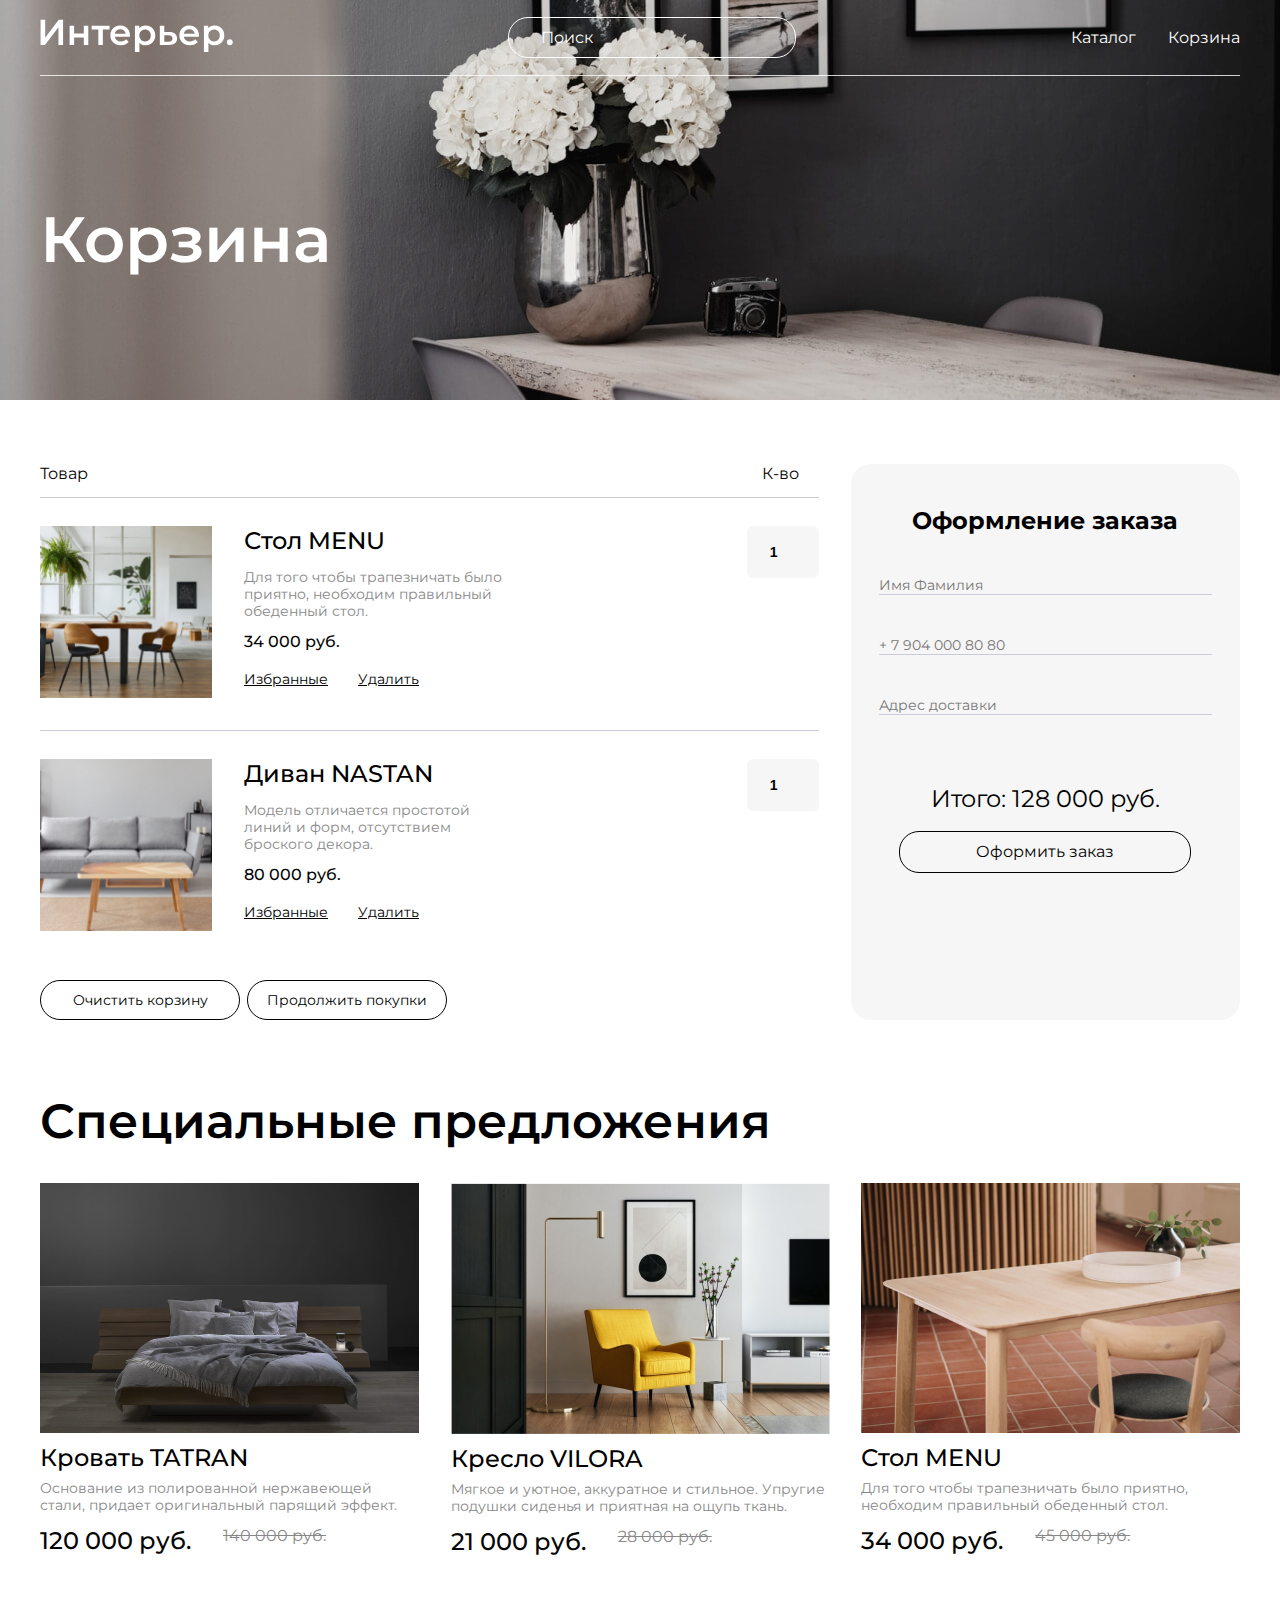
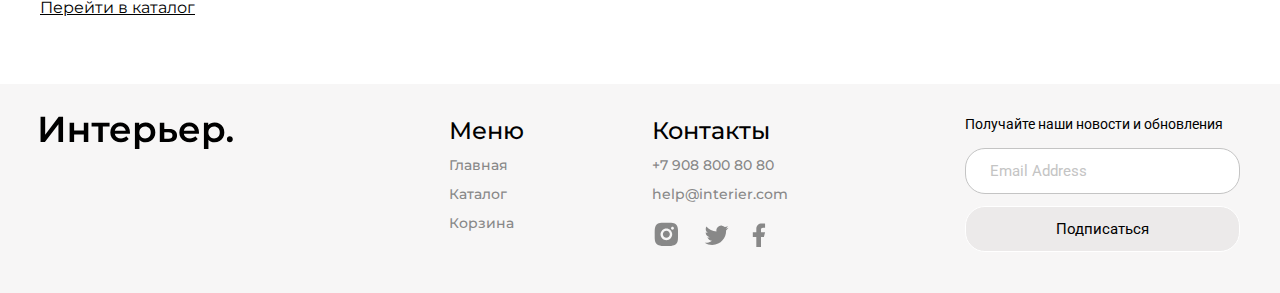
==== cart.html @ b5f185ec "Add files" ====
<!DOCTYPE html>
<html lang="ru">
  <head>
    <meta charset="UTF-8" />
    <meta http-equiv="X-UA-Compatible" content="IE=edge" />
    <meta name="viewport" content="width=device-width, initial-scale=1.0" />
    <title>Интерьер - Корзина</title>
    <link rel="preconnect" href="https://fonts.googleapis.com" />
    <link rel="preconnect" href="https://fonts.gstatic.com" crossorigin />
    <link
      href="https://fonts.googleapis.com/css2?family=Montserrat:wght@400;500;600&family=Roboto&display=swap"
      rel="stylesheet"
    />
    <link rel="stylesheet" href="style.css" />
  </head>
  <body>
    <div class="top_cart center">
      <header class="header">
        <a href="index.html"
          >
          <img class="logo" src="img/logo.svg" alt="Логотип"
        />
      </a>
        <input class="header__input" type="search" placeholder="Поиск" />
        <nav class="menu">
          <a class="menu__link" href="catalog.html">Каталог</a>
          <a class="menu__link" href="cart.html">Корзина</a>
        </nav>
        <nav class="menu-mobile">
          <a class="menu-mobile__link" href="#">
            <svg class="menu-mobile__link_img"
              width="17"
              height="16"
              viewBox="0 0 17 16"
              fill="none"
              xmlns="http://www.w3.org/2000/svg"
            >
              <path
                d="M2.7515 1.99141C1.59282 3.14838 0.918906 4.70363 0.867092 6.34023C0.815278 7.97682 1.38946 9.57159 2.47264 10.7995C3.55581 12.0275 5.06645 12.7962 6.69672 12.9491C8.29727 13.0991 9.89485 12.6444 11.1757 11.6766L14.5069 15.0085L14.5069 15.0085C14.5897 15.0914 14.6881 15.1571 14.7963 15.2019C14.9046 15.2468 15.0206 15.2698 15.1377 15.2698C15.2549 15.2698 15.3709 15.2468 15.4791 15.2019C15.5873 15.1571 15.6857 15.0914 15.7685 15.0085C15.8514 14.9257 15.9171 14.8274 15.9619 14.7191C16.0068 14.6109 16.0298 14.4949 16.0298 14.3777C16.0298 14.2606 16.0068 14.1446 15.9619 14.0363C15.9171 13.9281 15.8514 13.8298 15.7685 13.7469L15.7685 13.7469L12.4368 10.416C13.4021 9.13496 13.8547 7.53846 13.7038 5.93943C13.5501 4.31054 12.7816 2.80139 11.5547 1.719C10.3277 0.636623 8.73451 0.0623154 7.09916 0.11292C5.46381 0.163525 3.90917 0.835233 2.7515 1.99141ZM2.7515 1.99141L2.82216 2.06217L2.7515 1.99141ZM10.5895 3.25366C11.0271 3.68416 11.3751 4.19703 11.6135 4.76269C11.8518 5.32835 11.9758 5.93561 11.9783 6.54944C11.9808 7.16327 11.8618 7.77152 11.628 8.3391C11.3943 8.90669 11.0505 9.42238 10.6164 9.85642C10.1824 10.2905 9.66668 10.6343 9.09909 10.868C8.53151 11.1018 7.92326 11.2208 7.30943 11.2183C6.6956 11.2158 6.08834 11.0918 5.52268 10.8535C4.95702 10.6151 4.44415 10.2671 4.01365 9.82954C3.15334 8.95509 2.67341 7.77613 2.6784 6.54944C2.6834 5.32275 3.17291 4.14773 4.04032 3.28033C4.90772 2.41292 6.08274 1.92341 7.30943 1.91841C8.53612 1.91342 9.71508 2.39335 10.5895 3.25366Z"
                fill="white"
                stroke="white"
                stroke-width="0.2"
              />
            </svg>
          </a>
          <a class="menu-mobile__link" href="catalog.html">
            <svg class="menu-mobile__link_img"
              width="20"
              height="21"
              viewBox="0 0 20 21"
              fill="none"
              xmlns="http://www.w3.org/2000/svg"
            >
              <rect
                x="0.800537"
                y="0.900024"
                width="4.57143"
                height="4.57143"
                fill="white"
              />
              <rect
                x="0.800537"
                y="8.21436"
                width="4.57143"
                height="4.57143"
                fill="white"
              />
              <rect
                x="0.800537"
                y="15.5286"
                width="4.57143"
                height="4.57143"
                fill="white"
              />
              <rect
                x="8.11401"
                y="8.21436"
                width="4.57143"
                height="4.57143"
                fill="white"
              />
              <rect
                x="8.11401"
                y="15.5286"
                width="4.57143"
                height="4.57143"
                fill="white"
              />
              <rect
                x="8.11401"
                y="0.900024"
                width="4.57143"
                height="4.57143"
                fill="white"
              />
              <rect
                x="15.4285"
                y="8.21436"
                width="4.57143"
                height="4.57143"
                fill="white"
              />
              <rect
                x="15.4285"
                y="15.5286"
                width="4.57143"
                height="4.57143"
                fill="white"
              />
              <rect
                x="15.4285"
                y="0.900024"
                width="4.57143"
                height="4.57143"
                fill="white"
              />
            </svg>
          </a>
          <a class="menu-mobile__link" href="cart.html">
            <svg class="menu-mobile__link_img"
              width="19"
              height="17"
              viewBox="0 0 19 17"
              fill="none"
              xmlns="http://www.w3.org/2000/svg"
            >
              <path
                d="M11.5834 16.8333C12.1359 16.8333 12.6658 16.6138 13.0565 16.2231C13.4473 15.8324 13.6667 15.3025 13.6667 14.75C13.6667 14.1974 13.4473 13.6675 13.0565 13.2768C12.6658 12.8861 12.1359 12.6666 11.5834 12.6666C11.0309 12.6666 10.501 12.8861 10.1103 13.2768C9.71957 13.6675 9.50008 14.1974 9.50008 14.75C9.50008 15.3025 9.71957 15.8324 10.1103 16.2231C10.501 16.6138 11.0309 16.8333 11.5834 16.8333ZM4.29174 16.8333C4.84428 16.8333 5.37418 16.6138 5.76488 16.2231C6.15558 15.8324 6.37508 15.3025 6.37508 14.75C6.37508 14.1974 6.15558 13.6675 5.76488 13.2768C5.37418 12.8861 4.84428 12.6666 4.29174 12.6666C3.73921 12.6666 3.20931 12.8861 2.81861 13.2768C2.4279 13.6675 2.20841 14.1974 2.20841 14.75C2.20841 15.3025 2.4279 15.8324 2.81861 16.2231C3.20931 16.6138 3.73921 16.8333 4.29174 16.8333ZM17.873 2.16975C18.133 2.16136 18.3796 2.05217 18.5606 1.86525C18.7416 1.67834 18.8428 1.42836 18.8428 1.16819C18.8428 0.908013 18.7416 0.658037 18.5606 0.471123C18.3796 0.28421 18.133 0.175013 17.873 0.166626H16.674C15.7345 0.166626 14.922 0.818709 14.7178 1.73538L13.4126 7.61246C13.2084 8.52912 12.3959 9.18121 11.4563 9.18121H3.63133L2.12924 3.17079H11.8636C12.1212 3.15904 12.3644 3.04844 12.5425 2.86199C12.7206 2.67555 12.82 2.42761 12.82 2.16975C12.82 1.91189 12.7206 1.66395 12.5425 1.47751C12.3644 1.29106 12.1212 1.18046 11.8636 1.16871H2.12924C1.82473 1.16862 1.5242 1.23796 1.25051 1.37145C0.976815 1.50495 0.737161 1.69909 0.549763 1.93911C0.362364 2.17913 0.232155 2.45872 0.169034 2.75662C0.105914 3.05452 0.111544 3.36289 0.185495 3.65829L1.68758 9.66662C1.79586 10.1002 2.046 10.485 2.39821 10.7601C2.75042 11.0351 3.18447 11.1844 3.63133 11.1843H11.4563C12.368 11.1845 13.2524 10.8736 13.9636 10.3032C14.6748 9.73275 15.1701 8.93681 15.3678 8.04683L16.674 2.16975H17.873Z"
                fill="white"
              />
            </svg>
          </a>
        </nav>
      </header>
      <h1 class="title_cart">Корзина</h1>
    </div>
    <div class="cart center">
      <div class="cart__content">
        <div>
          <div class="cart__head">
            <p>Товар</p>
            <p>К-во</p>
          </div>
          <div class="cart-item">
            <div class="cart-item__content">
              <img
                class="cart-item__img"
                src="img/table-menu-sqr.jpg"
                alt="Стол MENU"
              />
              <div class="cart-item__info">
                <h3 class="cart-item__heading">Стол MENU</h3>
                <p class="product__text">
                  Для того чтобы трапезничать было приятно, необходим правильный
                  обеденный стол.
                </p>
                <p class="cart-item__price">34 000 руб.</p>
                <div class="cart-item__links">
                  <a class="cart-link" href="#">Избранные</a>
                  <a class="cart-link" href="#">Удалить</a>
                </div>
              </div>
            </div>
            <div class="cart-item__count">
              <input class="cart-item__number" type="number" value="1" min="1" />
            </div>
          </div>
          <div class="cart-item">
            <div class="cart-item__content">
              <img
                class="cart-item__img"
                src="img/sofa-nastan-sqr.jpg"
                alt="Диван NASTAN"
              />
              <div class="cart-item__info">
                <h3 class="cart-item__heading">Диван NASTAN</h3>
                <p class="product__text">
                  Модель отличается простотой линий и форм, отсутствием броского
                  декора.
                </p>
                <p class="cart-item__price">80 000 руб.</p>
                <div class="cart-item__links">
                  <a class="cart-link" href="#">Избранные</a>
                  <a class="cart-link" href="#">Удалить</a>
                </div>
              </div>
            </div>
            <div class="cart-item__count">
              <input class="cart-item__number" type="number" value="1" min="1" />
            </div>
          </div>
        </div>

        <div class="cart__buttons">
          <button class="cart__button cart__button-small">
            Очистить корзину
          </button>
          <button class="cart__button cart__button-small">
            Продолжить покупки
          </button>
        </div>
      </div>
      <form class="cart__form" action="#">
        <h2 class="cart__h2">Оформление заказа</h2>
        <input class="cart__form-data" type="text" placeholder="Имя Фамилия" />
        <input
          class="cart__form-data cart__form-data_tel"
          type="tel"
          placeholder="+ 7 904 000 80 80"
        />
        <input
          class="cart__form-data"
          type="text"
          placeholder="Адрес доставки"
        />
        <div class="cart__makeorder">
          <p class="cart__form-total">Итого: 128 000 руб.</p>
          <button class="cart__button">Оформить заказ</button>
        </div>
      </form>
    </div>
    <section class="product-box product-box_cart center">
      <h2 class="heading">Специальные предложения</h2>
      <div class="product-content">
        <div class="product">
          <div class="product__img">
            <div class="product__icons">
              <svg
                class="product__icon"
                width="19"
                height="21"
                viewBox="0 0 19 21"
                fill="none"
                xmlns="http://www.w3.org/2000/svg"
              >
                <path
                  d="M4.39111 7V5C4.39111 3.67392 4.9179 2.40215 5.85558 1.46447C6.79326 0.526784 8.06503 0 9.39111 0C10.7172 0 11.989 0.526784 12.9266 1.46447C13.8643 2.40215 14.3911 3.67392 14.3911 5V7H17.3911C17.6563 7 17.9107 7.10536 18.0982 7.29289C18.2858 7.48043 18.3911 7.73478 18.3911 8V20C18.3911 20.2652 18.2858 20.5196 18.0982 20.7071C17.9107 20.8946 17.6563 21 17.3911 21H1.39111C1.1259 21 0.871543 20.8946 0.684006 20.7071C0.49647 20.5196 0.391113 20.2652 0.391113 20V8C0.391113 7.73478 0.49647 7.48043 0.684006 7.29289C0.871543 7.10536 1.1259 7 1.39111 7H4.39111ZM4.39111 9H2.39111V19H16.3911V9H14.3911V11H12.3911V9H6.39111V11H4.39111V9ZM6.39111 7H12.3911V5C12.3911 4.20435 12.075 3.44129 11.5124 2.87868C10.9498 2.31607 10.1868 2 9.39111 2C8.59546 2 7.8324 2.31607 7.26979 2.87868C6.70718 3.44129 6.39111 4.20435 6.39111 5V7Z"
                  fill="#C4C4C4"
                />
              </svg>
              <svg
                class="product__icon"
                width="20"
                height="19"
                viewBox="0 0 20 19"
                fill="none"
                xmlns="http://www.w3.org/2000/svg"
              >
                <path
                  d="M10 18C9.35502 17.428 8.62602 16.833 7.85502 16.2H7.84502C5.13002 13.98 2.05302 11.468 0.694023 8.45803C0.24754 7.49975 0.0109268 6.45715 1.1406e-05 5.40003C-0.00297039 3.94951 0.578794 2.55901 1.61383 1.54279C2.64887 0.526575 4.04981 -0.0295798 5.50002 2.56451e-05C6.68065 0.00189045 7.83586 0.343107 8.82802 0.983026C9.26399 1.26599 9.65844 1.60828 10 2.00003C10.3435 1.60982 10.7381 1.26773 11.173 0.983026C12.1648 0.34298 13.3197 0.0017442 14.5 2.56451e-05C15.9502 -0.0295798 17.3512 0.526575 18.3862 1.54279C19.4213 2.55901 20.003 3.94951 20 5.40003C19.9898 6.45884 19.7532 7.50322 19.306 8.46303C17.947 11.473 14.871 13.984 12.156 16.2L12.146 16.208C11.374 16.837 10.646 17.432 10.001 18.008L10 18ZM5.50002 2.00003C4.56853 1.98837 3.67009 2.34487 3.00002 2.99203C2.35441 3.62619 1.99358 4.49507 1.99994 5.40003C2.01135 6.17053 2.18585 6.92988 2.51202 7.62803C3.15353 8.92673 4.01913 10.1021 5.06902 11.1C6.06002 12.1 7.20002 13.068 8.18602 13.882C8.45902 14.107 8.73702 14.334 9.01502 14.561L9.19002 14.704C9.45702 14.922 9.73302 15.148 10 15.37L10.013 15.358L10.019 15.353H10.025L10.034 15.346H10.039H10.044L10.062 15.331L10.103 15.298L10.11 15.292L10.121 15.284H10.127L10.136 15.276L10.8 14.731L10.974 14.588C11.255 14.359 11.533 14.132 11.806 13.907C12.792 13.093 13.933 12.126 14.924 11.121C15.9741 10.1236 16.8397 8.94854 17.481 7.65003C17.8131 6.94583 17.9901 6.17853 18.0001 5.40003C18.0042 4.49786 17.6435 3.63232 17 3.00003C16.3312 2.34995 15.4326 1.99051 14.5 2.00003C13.3619 1.99035 12.274 2.46739 11.51 3.31103L10 5.05103L8.49002 3.31103C7.72609 2.46739 6.6381 1.99035 5.50002 2.00003Z"
                  fill="#C4C4C4"
                />
              </svg>
            </div>
            <img src="img/bed-tatran2.jpg" alt="Кровать TATRAN" />
          </div>
          <h3 class="product__heading">Кровать TATRAN</h3>
          <p class="product__text product__text_catalog">
            Основание из полированной нержавеющей стали, придает оригинальный
            парящий эффект.
          </p>
          <div class="product__value">
            <p class="product__price">120 000 руб.</p>
            <p class="product__price-old">140 000 руб.</p>
          </div>
        </div>
        <div class="product">
          <div class="product__img">
            <div class="product__icons">
              <svg
                class="product__icon"
                width="19"
                height="21"
                viewBox="0 0 19 21"
                fill="none"
                xmlns="http://www.w3.org/2000/svg"
              >
                <path
                  d="M4.39111 7V5C4.39111 3.67392 4.9179 2.40215 5.85558 1.46447C6.79326 0.526784 8.06503 0 9.39111 0C10.7172 0 11.989 0.526784 12.9266 1.46447C13.8643 2.40215 14.3911 3.67392 14.3911 5V7H17.3911C17.6563 7 17.9107 7.10536 18.0982 7.29289C18.2858 7.48043 18.3911 7.73478 18.3911 8V20C18.3911 20.2652 18.2858 20.5196 18.0982 20.7071C17.9107 20.8946 17.6563 21 17.3911 21H1.39111C1.1259 21 0.871543 20.8946 0.684006 20.7071C0.49647 20.5196 0.391113 20.2652 0.391113 20V8C0.391113 7.73478 0.49647 7.48043 0.684006 7.29289C0.871543 7.10536 1.1259 7 1.39111 7H4.39111ZM4.39111 9H2.39111V19H16.3911V9H14.3911V11H12.3911V9H6.39111V11H4.39111V9ZM6.39111 7H12.3911V5C12.3911 4.20435 12.075 3.44129 11.5124 2.87868C10.9498 2.31607 10.1868 2 9.39111 2C8.59546 2 7.8324 2.31607 7.26979 2.87868C6.70718 3.44129 6.39111 4.20435 6.39111 5V7Z"
                  fill="#C4C4C4"
                />
              </svg>
              <svg
                class="product__icon"
                width="20"
                height="19"
                viewBox="0 0 20 19"
                fill="none"
                xmlns="http://www.w3.org/2000/svg"
              >
                <path
                  d="M10 18C9.35502 17.428 8.62602 16.833 7.85502 16.2H7.84502C5.13002 13.98 2.05302 11.468 0.694023 8.45803C0.24754 7.49975 0.0109268 6.45715 1.1406e-05 5.40003C-0.00297039 3.94951 0.578794 2.55901 1.61383 1.54279C2.64887 0.526575 4.04981 -0.0295798 5.50002 2.56451e-05C6.68065 0.00189045 7.83586 0.343107 8.82802 0.983026C9.26399 1.26599 9.65844 1.60828 10 2.00003C10.3435 1.60982 10.7381 1.26773 11.173 0.983026C12.1648 0.34298 13.3197 0.0017442 14.5 2.56451e-05C15.9502 -0.0295798 17.3512 0.526575 18.3862 1.54279C19.4213 2.55901 20.003 3.94951 20 5.40003C19.9898 6.45884 19.7532 7.50322 19.306 8.46303C17.947 11.473 14.871 13.984 12.156 16.2L12.146 16.208C11.374 16.837 10.646 17.432 10.001 18.008L10 18ZM5.50002 2.00003C4.56853 1.98837 3.67009 2.34487 3.00002 2.99203C2.35441 3.62619 1.99358 4.49507 1.99994 5.40003C2.01135 6.17053 2.18585 6.92988 2.51202 7.62803C3.15353 8.92673 4.01913 10.1021 5.06902 11.1C6.06002 12.1 7.20002 13.068 8.18602 13.882C8.45902 14.107 8.73702 14.334 9.01502 14.561L9.19002 14.704C9.45702 14.922 9.73302 15.148 10 15.37L10.013 15.358L10.019 15.353H10.025L10.034 15.346H10.039H10.044L10.062 15.331L10.103 15.298L10.11 15.292L10.121 15.284H10.127L10.136 15.276L10.8 14.731L10.974 14.588C11.255 14.359 11.533 14.132 11.806 13.907C12.792 13.093 13.933 12.126 14.924 11.121C15.9741 10.1236 16.8397 8.94854 17.481 7.65003C17.8131 6.94583 17.9901 6.17853 18.0001 5.40003C18.0042 4.49786 17.6435 3.63232 17 3.00003C16.3312 2.34995 15.4326 1.99051 14.5 2.00003C13.3619 1.99035 12.274 2.46739 11.51 3.31103L10 5.05103L8.49002 3.31103C7.72609 2.46739 6.6381 1.99035 5.50002 2.00003Z"
                  fill="#C4C4C4"
                />
              </svg>
            </div>
            <img src="img/armchair-vilora.jpg" alt="Кресло VILORA" />
          </div>
          <h3 class="product__heading">Кресло VILORA</h3>
          <p class="product__text product__text_catalog">
            Мягкое и уютное, аккуратное и стильное. Упругие подушки сиденья и
            приятная на ощупь ткань.
          </p>
          <div class="product__value">
            <p class="product__price">21 000 руб.</p>
            <p class="product__price-old">28 000 руб.</p>
          </div>
        </div>
        <div class="product">
          <div class="product__img">
            <div class="product__icons">
              <svg
                class="product__icon"
                width="19"
                height="21"
                viewBox="0 0 19 21"
                fill="none"
                xmlns="http://www.w3.org/2000/svg"
              >
                <path
                  d="M4.39111 7V5C4.39111 3.67392 4.9179 2.40215 5.85558 1.46447C6.79326 0.526784 8.06503 0 9.39111 0C10.7172 0 11.989 0.526784 12.9266 1.46447C13.8643 2.40215 14.3911 3.67392 14.3911 5V7H17.3911C17.6563 7 17.9107 7.10536 18.0982 7.29289C18.2858 7.48043 18.3911 7.73478 18.3911 8V20C18.3911 20.2652 18.2858 20.5196 18.0982 20.7071C17.9107 20.8946 17.6563 21 17.3911 21H1.39111C1.1259 21 0.871543 20.8946 0.684006 20.7071C0.49647 20.5196 0.391113 20.2652 0.391113 20V8C0.391113 7.73478 0.49647 7.48043 0.684006 7.29289C0.871543 7.10536 1.1259 7 1.39111 7H4.39111ZM4.39111 9H2.39111V19H16.3911V9H14.3911V11H12.3911V9H6.39111V11H4.39111V9ZM6.39111 7H12.3911V5C12.3911 4.20435 12.075 3.44129 11.5124 2.87868C10.9498 2.31607 10.1868 2 9.39111 2C8.59546 2 7.8324 2.31607 7.26979 2.87868C6.70718 3.44129 6.39111 4.20435 6.39111 5V7Z"
                  fill="#C4C4C4"
                />
              </svg>
              <svg
                class="product__icon"
                width="20"
                height="19"
                viewBox="0 0 20 19"
                fill="none"
                xmlns="http://www.w3.org/2000/svg"
              >
                <path
                  d="M10 18C9.35502 17.428 8.62602 16.833 7.85502 16.2H7.84502C5.13002 13.98 2.05302 11.468 0.694023 8.45803C0.24754 7.49975 0.0109268 6.45715 1.1406e-05 5.40003C-0.00297039 3.94951 0.578794 2.55901 1.61383 1.54279C2.64887 0.526575 4.04981 -0.0295798 5.50002 2.56451e-05C6.68065 0.00189045 7.83586 0.343107 8.82802 0.983026C9.26399 1.26599 9.65844 1.60828 10 2.00003C10.3435 1.60982 10.7381 1.26773 11.173 0.983026C12.1648 0.34298 13.3197 0.0017442 14.5 2.56451e-05C15.9502 -0.0295798 17.3512 0.526575 18.3862 1.54279C19.4213 2.55901 20.003 3.94951 20 5.40003C19.9898 6.45884 19.7532 7.50322 19.306 8.46303C17.947 11.473 14.871 13.984 12.156 16.2L12.146 16.208C11.374 16.837 10.646 17.432 10.001 18.008L10 18ZM5.50002 2.00003C4.56853 1.98837 3.67009 2.34487 3.00002 2.99203C2.35441 3.62619 1.99358 4.49507 1.99994 5.40003C2.01135 6.17053 2.18585 6.92988 2.51202 7.62803C3.15353 8.92673 4.01913 10.1021 5.06902 11.1C6.06002 12.1 7.20002 13.068 8.18602 13.882C8.45902 14.107 8.73702 14.334 9.01502 14.561L9.19002 14.704C9.45702 14.922 9.73302 15.148 10 15.37L10.013 15.358L10.019 15.353H10.025L10.034 15.346H10.039H10.044L10.062 15.331L10.103 15.298L10.11 15.292L10.121 15.284H10.127L10.136 15.276L10.8 14.731L10.974 14.588C11.255 14.359 11.533 14.132 11.806 13.907C12.792 13.093 13.933 12.126 14.924 11.121C15.9741 10.1236 16.8397 8.94854 17.481 7.65003C17.8131 6.94583 17.9901 6.17853 18.0001 5.40003C18.0042 4.49786 17.6435 3.63232 17 3.00003C16.3312 2.34995 15.4326 1.99051 14.5 2.00003C13.3619 1.99035 12.274 2.46739 11.51 3.31103L10 5.05103L8.49002 3.31103C7.72609 2.46739 6.6381 1.99035 5.50002 2.00003Z"
                  fill="#C4C4C4"
                />
              </svg>
            </div>
            <img src="img/table-menu2.jpg" alt="Стол MENU" />
          </div>
          <h3 class="product__heading">Стол MENU</h3>
          <p class="product__text product__text_catalog">
            Для того чтобы трапезничать было приятно, необходим правильный
            обеденный стол.
          </p>
          <div class="product__value">
            <p class="product__price">34 000 руб.</p>
            <p class="product__price-old">45 000 руб.</p>
          </div>
        </div>
      </div>
    </section>
    <div class="link-box center">
      <a class="link-box__link" href="catalog.html">Перейти в каталог</a>
    </div>
    <footer class="footer center">
      <a class="footer__logo" href="index.html">
        <img src="img/logo-black.svg" alt="Логотип" />
      </a>
      <div class="footer__content">
        <div class="footer__info">
          <div class="footer__nav_item">
            <h4 class="footer__title">Меню</h4>
            <a class="footer__link" href="index.html">Главная</a>
            <a class="footer__link" href="catalog.html">Каталог</a>
            <a class="footer__link" href="cart.html">Корзина</a>
          </div>
          <div class="footer__nav_item">
            <h4 class="footer__title">Контакты</h4>
            <a class="footer__link" href="tel:+79088008080">+7 908 800 80 80</a>
            <a class="footer__link" href="mailto:help@interier.com"
              >help@interier.com</a
            >
            <div class="footer__icons">
              <a href="#">
                <img class="footer__icon" src="img/inst.svg" alt="Instagram" />
              </a>
              <a href="#">
                <img class="footer__icon" src="img/twitter.svg" alt="Twitter" />
              </a>
              <a href="#">
                <img
                  class="footer__icon"
                  src="img/facebook.svg"
                  alt="Facebook"
                />
              </a>
            </div>
          </div>
        </div>
        <form class="footer__form" action="#">
          <p class="footer__text">
            Получайте наши новости и обновления
          </p>
          <input
            class="footer__input"
            type="email"
            placeholder="Email Address"
          />
          <button class="button">Подписаться</button>
        </form>
      </div>
    </footer>
  </body>
</html>
---- style.css ----
@charset "UTF-8";
* {
  margin: 0;
  padding: 0;
  -webkit-box-sizing: border-box;
          box-sizing: border-box;
}

body {
  font-family: "Montserrat", sans-serif;
}

.center {
  padding-left: calc(50% - 600px);
  padding-right: calc(50% - 600px);
}

/* Заголовок и описание */
.top {
  min-height: 735px;
  padding-bottom: 100px;
  background-image: url(img/top.jpg);
  background-repeat: no-repeat;
  background-position: center bottom;
  background-size: cover;
  background-color: #9f9f9f;
  position: relative;
}

.top__text {
  font-size: 24px;
  line-height: 32px;
  color: #ffffff;
  margin-bottom: 16px;
}

.top__link {
  font-size: 16px;
  line-height: 24px;
  color: #ffffff;
  text-decoration: underline;
  -webkit-transition: all 0.2s;
  transition: all 0.2s;
}

.top__link:hover {
  -webkit-text-decoration-color: transparent;
          text-decoration-color: transparent;
}

.header {
  display: -webkit-box;
  display: -ms-flexbox;
  display: flex;
  -ms-flex-wrap: wrap;
      flex-wrap: wrap;
  min-height: 76px;
  -webkit-box-pack: justify;
      -ms-flex-pack: justify;
          justify-content: space-between;
  -webkit-box-align: center;
      -ms-flex-align: center;
          align-items: center;
  border-bottom: 0.5px solid rgba(255, 255, 255, 0.8);
}

.header__input {
  width: 288px;
  height: 41px;
  border: 1px solid #ffffff;
  border-radius: 20px;
  background-color: transparent;
  padding-left: 32px;
  padding-right: 32px;
  font-family: "Montserrat", sans-serif;
  font-size: 16px;
  line-height: 20px;
  color: #ffffff;
  outline: none;
}

.header__input:focus {
  border: 1px solid white;
}

.header__input::-webkit-input-placeholder {
  font-family: "Montserrat", sans-serif;
  font-size: 16px;
  line-height: 20px;
  color: #ffffff;
}

.header__input:-ms-input-placeholder {
  font-family: "Montserrat", sans-serif;
  font-size: 16px;
  line-height: 20px;
  color: #ffffff;
}

.header__input::-ms-input-placeholder {
  font-family: "Montserrat", sans-serif;
  font-size: 16px;
  line-height: 20px;
  color: #ffffff;
}

.header__input::placeholder {
  font-family: "Montserrat", sans-serif;
  font-size: 16px;
  line-height: 20px;
  color: #ffffff;
}

.header__input[type="text"]::-ms-clear {
  display: none;
  width: 0;
  height: 0;
}

.header__input[type="text"]::-ms-reveal {
  display: none;
  width: 0;
  height: 0;
}

.header__input[type="search"]::-webkit-search-decoration, .header__input[type="search"]::-webkit-search-cancel-button, .header__input[type="search"]::-webkit-search-results-button, .header__input[type="search"]::-webkit-search-results-decoration {
  display: none;
}

.menu {
  display: -webkit-box;
  display: -ms-flexbox;
  display: flex;
  -ms-flex-wrap: wrap;
      flex-wrap: wrap;
  gap: 32px;
}

.menu__link {
  font-size: 16px;
  line-height: 20px;
  color: #ffffff;
  text-decoration: underline;
  -webkit-text-decoration-color: transparent;
          text-decoration-color: transparent;
  -webkit-transition: all 0.2s;
  transition: all 0.2s;
}

.menu__link:hover {
  -webkit-text-decoration-color: white;
          text-decoration-color: white;
}

.menu-mobile {
  display: none;
}

.title {
  max-width: 792px;
  font-weight: 600;
  font-size: 64px;
  line-height: 70px;
  color: #ffffff;
  margin-top: 64px;
  margin-bottom: 16px;
}

.arrow-down {
  position: absolute;
  bottom: 70px;
  right: calc(50% - 600px + 10px);
}

/* Мебель для... */
.for {
  padding-top: 64px;
}

.for__content {
  display: -ms-grid;
  display: grid;
  gap: 32px;
  -ms-grid-columns: (1fr)[12];
      grid-template-columns: repeat(12, 1fr);
}

.for__item {
  display: -ms-grid;
  display: grid;
  min-height: 415px;
  background-repeat: no-repeat;
  background-size: cover;
  grid-column: span 4;
  -ms-flex-line-pack: center;
      align-content: center;
  -webkit-box-pack: center;
      -ms-flex-pack: center;
          justify-content: center;
  font-weight: 600;
  font-size: 34px;
  line-height: 41px;
  color: #ffffff;
  -webkit-transition: all 0.2s;
  transition: all 0.2s;
  padding: 16px;
}

.for__item:hover {
  font-size: 36px;
}

.for__item_big {
  grid-column: span 6;
}

.for__item_1 {
  background-image: url(img/forrest.jpg);
}

.for__item_1:hover {
  background-image: -webkit-gradient(linear, left top, left bottom, from(rgba(0, 0, 0, 0.3)), to(rgba(0, 0, 0, 0.3))), url(img/forrest.jpg);
  background-image: linear-gradient(rgba(0, 0, 0, 0.3), rgba(0, 0, 0, 0.3)), url(img/forrest.jpg);
}

.for__item_2 {
  background-image: url(img/forwork.jpg);
}

.for__item_2:hover {
  background-image: -webkit-gradient(linear, left top, left bottom, from(rgba(0, 0, 0, 0.3)), to(rgba(0, 0, 0, 0.3))), url(img/forwork.jpg);
  background-image: linear-gradient(rgba(0, 0, 0, 0.3), rgba(0, 0, 0, 0.3)), url(img/forwork.jpg);
}

.for__item_3 {
  background-image: url(img/forbath.jpg);
}

.for__item_3:hover {
  background-image: -webkit-gradient(linear, left top, left bottom, from(rgba(0, 0, 0, 0.3)), to(rgba(0, 0, 0, 0.3))), url(img/forbath.jpg);
  background-image: linear-gradient(rgba(0, 0, 0, 0.3), rgba(0, 0, 0, 0.3)), url(img/forbath.jpg);
}

.for__item_4 {
  background-image: url(img/forchild.jpg);
}

.for__item_4:hover {
  background-image: -webkit-gradient(linear, left top, left bottom, from(rgba(0, 0, 0, 0.3)), to(rgba(0, 0, 0, 0.3))), url(img/forchild.jpg);
  background-image: linear-gradient(rgba(0, 0, 0, 0.3), rgba(0, 0, 0, 0.3)), url(img/forchild.jpg);
}

.for__item_5 {
  background-image: url(img/forbath.jpg);
}

.for__item_5:hover {
  background-image: -webkit-gradient(linear, left top, left bottom, from(rgba(0, 0, 0, 0.3)), to(rgba(0, 0, 0, 0.3))), url(img/forbath.jpg);
  background-image: linear-gradient(rgba(0, 0, 0, 0.3), rgba(0, 0, 0, 0.3)), url(img/forbath.jpg);
}

/* Cпец. предложения, Каталог */
.product-box {
  padding-top: 72px;
}

.heading {
  font-weight: 600;
  font-size: 48px;
  line-height: 59px;
  color: #000000;
  margin-bottom: 32px;
}

.product-content {
  display: -webkit-box;
  display: -ms-flexbox;
  display: flex;
  -ms-flex-wrap: wrap;
      flex-wrap: wrap;
  -webkit-column-gap: 32px;
          column-gap: 32px;
  row-gap: 56px;
}

.product {
  width: 378.66667px;
  position: relative;
  -webkit-transition: all 0.2s;
  transition: all 0.2s;
}

.product:hover {
  -webkit-box-shadow: 0 0 20px rgba(120, 120, 120, 0.2);
          box-shadow: 0 0 20px rgba(120, 120, 120, 0.2);
  -webkit-transform: scale(1.02);
          transform: scale(1.02);
}

.product:hover .product__icons {
  display: -webkit-box;
  display: -ms-flexbox;
  display: flex;
}

.product:hover .product__img::before {
  opacity: 0.5;
}

.product__icons {
  display: none;
  gap: 25px;
  -webkit-box-pack: justify;
      -ms-flex-pack: justify;
          justify-content: space-between;
  -webkit-box-align: center;
      -ms-flex-align: center;
          align-items: center;
  position: absolute;
  top: 12px;
  right: 12px;
}

.product__icon {
  -webkit-transition: all 0.2s;
  transition: all 0.2s;
}

.product__icon:hover {
  -webkit-transform: scale(1.2);
          transform: scale(1.2);
}

.product__icon:hover path {
  fill: white;
}

.product__img {
  width: 100%;
  border: none;
  position: relative;
  font-size: 0;
  line-height: 0;
}

.product__img::before {
  content: " ";
  position: absolute;
  top: 0;
  right: 0;
  width: 100%;
  height: 100%;
  background-color: #000000;
  opacity: 0;
  display: block;
  -webkit-transition: all 0.2s;
  transition: all 0.2s;
}

.product__heading {
  font-weight: 500;
  font-size: 24px;
  line-height: 29px;
  color: #000000;
  margin-top: 10px;
  margin-bottom: 8px;
}

.product__text {
  font-size: 14px;
  line-height: 17px;
  color: #888888;
  margin-bottom: 12px;
}

.product__value {
  display: -webkit-box;
  display: -ms-flexbox;
  display: flex;
  gap: 32px;
}

.product__price {
  font-weight: 500;
  font-size: 24px;
  line-height: 29px;
  color: #050505;
}

.product__price-old {
  -webkit-text-decoration-line: line-through;
          text-decoration-line: line-through;
  color: #888888;
}

.link-box {
  height: 128px;
  padding-top: 40px;
}

.link-box__link {
  font-size: 16px;
  line-height: 24px;
  color: #000000;
  -webkit-text-decoration-line: underline;
          text-decoration-line: underline;
  -webkit-transition: all 0.2s;
  transition: all 0.2s;
}

.link-box__link:hover {
  color: #888888;
  -webkit-text-decoration-color: transparent;
          text-decoration-color: transparent;
}

/* Стили footer */
.footer {
  background: #f7f6f6;
  min-height: 207px;
  display: -webkit-box;
  display: -ms-flexbox;
  display: flex;
  -ms-flex-wrap: wrap;
      flex-wrap: wrap;
  -webkit-box-pack: justify;
      -ms-flex-pack: justify;
          justify-content: space-between;
  padding-top: 32px;
  padding-bottom: 40px;
}

.footer__content {
  display: -webkit-box;
  display: -ms-flexbox;
  display: flex;
  gap: 177px;
}

.footer__info {
  display: -webkit-box;
  display: -ms-flexbox;
  display: flex;
  gap: 128px;
}

.footer__nav_item {
  display: -webkit-box;
  display: -ms-flexbox;
  display: flex;
  -webkit-box-orient: vertical;
  -webkit-box-direction: normal;
      -ms-flex-direction: column;
          flex-direction: column;
  -ms-flex-wrap: nowrap;
      flex-wrap: nowrap;
  gap: 12px;
}

.footer__title {
  font-weight: 500;
  font-size: 24px;
  line-height: 29px;
  color: #000000;
}

.footer__link {
  font-weight: 500;
  font-size: 14px;
  line-height: 17px;
  color: #888888;
  text-decoration: underline;
  -webkit-text-decoration-color: transparent;
          text-decoration-color: transparent;
  -webkit-transition: all 0.2s;
  transition: all 0.2s;
}

.footer__link:hover {
  -webkit-text-decoration-color: #888888;
          text-decoration-color: #888888;
}

.footer__icons {
  padding-top: 5px;
  display: -webkit-box;
  display: -ms-flexbox;
  display: flex;
  -webkit-box-align: center;
      -ms-flex-align: center;
          align-items: center;
  gap: 23px;
}

.footer__icon {
  -webkit-transition: all 0.2s;
  transition: all 0.2s;
}

.footer__icon:hover {
  -webkit-filter: brightness(0%);
          filter: brightness(0%);
  -webkit-transform: scale(1.05);
          transform: scale(1.05);
}

.footer__form {
  display: -webkit-box;
  display: -ms-flexbox;
  display: flex;
  -webkit-box-orient: vertical;
  -webkit-box-direction: normal;
      -ms-flex-direction: column;
          flex-direction: column;
  -ms-flex-wrap: nowrap;
      flex-wrap: nowrap;
}

.footer__text {
  font-family: "Roboto", sans-serif;
  font-style: normal;
  font-weight: normal;
  font-size: 14px;
  line-height: 16px;
  padding-bottom: 16px;
  color: #000000;
}

.footer__input {
  width: 275px;
  height: 46px;
  background: #ffffff;
  border: 1px solid #c4c4c4;
  -webkit-box-sizing: border-box;
          box-sizing: border-box;
  border-radius: 20px;
  padding-left: 24px;
  padding-right: 24px;
  margin-bottom: 12px;
  font-family: "Roboto", sans-serif;
  font-size: 15px;
  line-height: 18px;
  outline: none;
}

.footer__input:focus {
  border: 1px solid #000;
}

.footer__input::-webkit-input-placeholder {
  font-family: "Roboto", sans-serif;
  font-size: 15px;
  line-height: 18px;
  color: #c4c4c4;
}

.footer__input:-ms-input-placeholder {
  font-family: "Roboto", sans-serif;
  font-size: 15px;
  line-height: 18px;
  color: #c4c4c4;
}

.footer__input::-ms-input-placeholder {
  font-family: "Roboto", sans-serif;
  font-size: 15px;
  line-height: 18px;
  color: #c4c4c4;
}

.footer__input::placeholder {
  font-family: "Roboto", sans-serif;
  font-size: 15px;
  line-height: 18px;
  color: #c4c4c4;
}

.button {
  width: 275px;
  min-height: 46px;
  padding: 10px;
  background: rgba(222, 215, 215, 0.41);
  border: 1px solid #ffffff;
  -webkit-box-sizing: border-box;
          box-sizing: border-box;
  border-radius: 20px;
  font-family: "Roboto", sans-serif;
  font-style: normal;
  font-weight: normal;
  font-size: 15px;
  line-height: 18px;
  color: #000000;
  -webkit-transition: all 0.2s;
  transition: all 0.2s;
}

.button:hover {
  color: white;
  background-color: black;
}

.top_catalog {
  min-height: 400px;
  padding-bottom: 126px;
  background-image: url(img/top-catalog.jpg);
  background-repeat: no-repeat;
  background-position: center bottom;
  background-size: cover;
  background-color: #6c6c6c;
}

.title_catalog {
  font-weight: 600;
  font-size: 64px;
  line-height: 70px;
  color: #ffffff;
  margin-top: 128px;
}

/* Ссылки и сортировка каталога */
.link-select-box {
  -webkit-box-sizing: border-box;
          box-sizing: border-box;
  height: 136px;
  padding-top: 64px;
  padding-bottom: 32px;
  display: -webkit-box;
  display: -ms-flexbox;
  display: flex;
  -ms-flex-wrap: wrap;
      flex-wrap: wrap;
  -webkit-box-pack: justify;
      -ms-flex-pack: justify;
          justify-content: space-between;
}

.link-catalog {
  font-size: 16px;
  line-height: 32px;
  color: #000000;
  text-decoration: underline;
  -webkit-text-decoration-color: transparent;
          text-decoration-color: transparent;
  -webkit-transition: all 0.2s;
  transition: all 0.2s;
}

.link-catalog:hover {
  -webkit-text-decoration-color: #000000;
          text-decoration-color: #000000;
}

.slash {
  margin: 0 10px;
}

.sort {
  width: 288px;
  height: 41px;
  display: -webkit-box;
  display: -ms-flexbox;
  display: flex;
  -webkit-box-align: center;
      -ms-flex-align: center;
          align-items: center;
  border: 1px solid #c4c4c4;
  border-radius: 20px;
  padding-left: 14px;
  font-size: 16px;
  line-height: 20px;
}

.select {
  font-family: "Montserrat", sans-serif;
  font-size: 16px;
  line-height: 20px;
  border: none;
  outline: none;
  -webkit-appearance: none;
     -moz-appearance: none;
          appearance: none;
  cursor: pointer;
  background-image: url(img/triangle-down.png);
  background-repeat: no-repeat;
  background-position-x: 90%;
  background-position-y: center;
  background-color: transparent;
  width: 100%;
}

.arrow-down {
  height: 29px;
}

.top_cart {
  min-height: 400px;
  padding-bottom: 126px;
  background-image: url(img/top-cart.jpg);
  background-repeat: no-repeat;
  background-position: center bottom;
  background-size: cover;
  background-color: #6c6c6c;
}

.title_cart {
  font-weight: 600;
  font-size: 64px;
  line-height: 70px;
  color: #ffffff;
  margin-top: 128px;
}

.cart-link {
  font-size: 14px;
  line-height: 24px;
  color: black;
  -webkit-text-decoration-line: underline;
          text-decoration-line: underline;
  -webkit-transition: all 0.2s;
  transition: all 0.2s;
}

.cart-link:hover {
  -webkit-text-decoration-color: transparent;
          text-decoration-color: transparent;
  color: #888888;
}

.cart {
  -ms-grid-columns: 2fr 1fr;
      grid-template-columns: 2fr 1fr;
  display: -ms-grid;
  display: grid;
  grid-auto-columns: 2fr 1fr;
  gap: 32px;
  margin-top: 64px;
}

.cart__content {
  display: -webkit-box;
  display: -ms-flexbox;
  display: flex;
  -webkit-box-orient: vertical;
  -webkit-box-direction: normal;
      -ms-flex-direction: column;
          flex-direction: column;
  height: 100%;
  -webkit-box-pack: justify;
      -ms-flex-pack: justify;
          justify-content: space-between;
}

.cart__head {
  display: -webkit-box;
  display: -ms-flexbox;
  display: flex;
  -webkit-box-pack: justify;
      -ms-flex-pack: justify;
          justify-content: space-between;
  padding-bottom: 14px;
  padding-right: 20px;
}

.cart__form {
  height: 100%;
  min-height: 556px;
  min-width: 376px;
  background: #f7f6f6;
  border-radius: 20px;
  padding-top: 42px;
  padding-left: 28px;
  padding-right: 28px;
  padding-bottom: 130px;
  display: -webkit-box;
  display: -ms-flexbox;
  display: flex;
  -webkit-box-orient: vertical;
  -webkit-box-direction: normal;
      -ms-flex-direction: column;
          flex-direction: column;
  gap: 41px;
}

.cart__h2 {
  text-align: center;
}

.cart__form-data {
  font-family: "Montserrat", sans-serif;
  font-size: 14px;
  width: 100%;
  outline: none;
  border: none;
  background-color: transparent;
  border-bottom: 1px solid #cacdd8;
}

.cart__form-data::-webkit-input-placeholder {
  vertical-align: bottom;
}

.cart__form-data:-ms-input-placeholder {
  vertical-align: bottom;
}

.cart__form-data::-ms-input-placeholder {
  vertical-align: bottom;
}

.cart__form-data::placeholder {
  vertical-align: bottom;
}

.cart__form-total {
  font-size: 24px;
  line-height: 29px;
  text-align: center;
  margin-top: 28px;
  margin-bottom: 18px;
}

.cart__button {
  width: 292px;
  min-height: 40px;
  padding: 10px;
  background: transparent;
  border: 1px solid black;
  -webkit-box-sizing: border-box;
          box-sizing: border-box;
  border-radius: 20px;
  font-family: "Montserrat", sans-serif;
  font-size: 16px;
  line-height: 20px;
  -webkit-transition: all 0.2s;
  transition: all 0.2s;
}

.cart__button:hover {
  color: white;
  background-color: black;
}

.cart__buttons {
  margin-top: 16px;
  display: -webkit-box;
  display: -ms-flexbox;
  display: flex;
  gap: 7px;
}

.cart__button-small {
  width: 200px;
  min-height: 40px;
  padding: 10px;
  background: transparent;
  border: 1px solid black;
  border-radius: 20px;
  font-family: "Montserrat", sans-serif;
  font-size: 14px;
  line-height: 17px;
}

.cart__makeorder {
  display: -webkit-box;
  display: -ms-flexbox;
  display: flex;
  -webkit-box-orient: vertical;
  -webkit-box-direction: normal;
      -ms-flex-direction: column;
          flex-direction: column;
  -webkit-box-align: center;
      -ms-flex-align: center;
          align-items: center;
}

.cart-item {
  border-top: 0.5px solid #cacdd8;
  display: -webkit-box;
  display: -ms-flexbox;
  display: flex;
  -webkit-box-pack: justify;
      -ms-flex-pack: justify;
          justify-content: space-between;
  padding-top: 28px;
  padding-bottom: 32px;
}

.cart-item__info {
  min-width: 200px;
  max-width: 276px;
  margin-right: 10px;
}

.cart-item__heading {
  font-weight: 500;
  font-size: 24px;
  line-height: 29px;
  margin-bottom: 14px;
}

.cart-item__img {
  width: 172px;
  height: 172px;
}

.cart-item__content {
  gap: 32px;
  display: -webkit-box;
  display: -ms-flexbox;
  display: flex;
}

.cart-item__price {
  font-weight: 500;
  font-size: 16px;
  line-height: 20px;
  color: #050505;
  margin-bottom: 15px;
}

.cart-item__links {
  display: -webkit-box;
  display: -ms-flexbox;
  display: flex;
  gap: 30px;
}

.cart-item__number {
  width: 72px;
  height: 52px;
  background: #f7f6f6;
  border-radius: 6px;
  border: none;
  font-weight: 600;
  font-size: 14px;
  line-height: 210%;
  padding-left: 23px;
  outline: none;
}

.cart-item__number:focus {
  border: 1px solid #888888;
}

@media (max-width: 1199px) {
  .center {
    padding-left: calc(50% - 393px);
    padding-right: calc(50% - 393px);
  }
  .arrow-down {
    display: none;
  }
  .for__item {
    height: 268px;
  }
  .for__content {
    gap: 30px;
  }
  .product-box {
    padding-top: 64px;
  }
  .product-content {
    -webkit-column-gap: 28px;
            column-gap: 28px;
    row-gap: 39px;
  }
  .cart {
    display: -webkit-box;
    display: -ms-flexbox;
    display: flex;
    -ms-flex-wrap: wrap;
        flex-wrap: wrap;
    row-gap: 64px;
  }
  .cart__content {
    width: 100%;
  }
  .cart__buttons {
    margin-top: 0;
  }
  .footer__logo {
    display: none;
  }
  .footer__content {
    -webkit-box-pack: justify;
        -ms-flex-pack: justify;
            justify-content: space-between;
    -ms-flex-wrap: wrap;
        flex-wrap: wrap;
    gap: 20px;
    width: 100%;
  }
}

@media (max-width: 833px) {
  .center {
    padding-left: calc(50% - 171.5px);
    padding-right: calc(50% - 171.5px);
  }
  .top {
    padding-top: 32px;
  }
  .top__text {
    font-size: 16px;
    line-height: 32px;
    text-align: center;
  }
  .top__content {
    display: -webkit-box;
    display: -ms-flexbox;
    display: flex;
    -webkit-box-orient: vertical;
    -webkit-box-direction: normal;
        -ms-flex-direction: column;
            flex-direction: column;
    -webkit-box-align: center;
        -ms-flex-align: center;
            align-items: center;
  }
  .top__link {
    font-size: 14px;
    line-height: 24px;
  }
  .header {
    border: none;
    height: 57px;
  }
  .header__input {
    display: none;
  }
  .menu {
    display: none;
  }
  .menu-mobile {
    display: -webkit-box;
    display: -ms-flexbox;
    display: flex;
    -webkit-box-pack: justify;
        -ms-flex-pack: justify;
            justify-content: space-between;
    -webkit-box-align: center;
        -ms-flex-align: center;
            align-items: center;
    gap: 34px;
  }
  .menu-mobile__link_img {
    -webkit-transition: all 0.2s;
    transition: all 0.2s;
  }
  .menu-mobile__link_img:hover {
    -webkit-transform: scale(1.05);
            transform: scale(1.05);
  }
  .menu-mobile__link_img:hover path {
    fill: #000000;
  }
  .menu-mobile__link_img:hover rect {
    fill: #000000;
  }
  .logo {
    width: 99px;
  }
  .arrow-down {
    display: none;
  }
  .title {
    font-size: 48px;
    line-height: 59px;
    max-width: 343px;
    word-break: break-word;
    margin-top: 29px;
    text-align: center;
  }
  .for {
    padding-top: 32px;
  }
  .for__item {
    font-size: 28px;
    line-height: 34px;
    height: 375px;
  }
  .for__item_big {
    grid-column: span 4;
    height: 244px;
  }
  .for__content {
    -ms-grid-columns: (1fr)[4];
        grid-template-columns: repeat(4, 1fr);
    gap: 16px;
  }
  .heading {
    font-size: 24px;
    line-height: 29px;
  }
  .product-box {
    padding-top: 32px;
  }
  .product-content {
    row-gap: 34px;
  }
  .product img {
    width: 343px;
  }
  .product__heading {
    font-size: 18px;
    line-height: 22px;
    margin-top: 9px;
  }
  .product__text {
    font-size: 14px;
    line-height: 17px;
    margin-bottom: 8px;
  }
  .product__price {
    font-size: 18px;
    line-height: 22px;
  }
  .product_catalog {
    font-size: 14px;
    line-height: 17px;
    margin-bottom: 8px;
  }
  .link-box {
    height: 92px;
    padding-top: 36px;
  }
  .footer__info {
    gap: 100px;
  }
  .footer__content {
    gap: 34px;
    -webkit-box-pack: center;
        -ms-flex-pack: center;
            justify-content: center;
  }
  .footer__form {
    -webkit-box-align: center;
        -ms-flex-align: center;
            align-items: center;
    width: 100%;
  }
  .top_catalog,
  .top_cart {
    padding-top: 36px;
  }
  .title_catalog,
  .title_cart {
    font-size: 48px;
    line-height: 59px;
    margin-top: 78px;
    text-align: center;
  }
  .link-select-box {
    font-size: 14px;
    line-height: 32px;
    padding-top: 32px;
    gap: 16px;
    height: 154px;
  }
  .link-catalog {
    font-size: 14px;
    line-height: 32px;
  }
  .sort,
  .select {
    font-size: 14px;
    line-height: 17px;
  }
  .cart {
    margin-top: 92px;
    row-gap: 50px;
  }
  .cart__head {
    display: none;
  }
  .cart__buttons {
    margin-top: 4px;
    display: -webkit-box;
    display: -ms-flexbox;
    display: flex;
    -webkit-box-pack: justify;
        -ms-flex-pack: justify;
            justify-content: space-between;
    width: 100%;
  }
  .cart__button-small {
    width: 170px;
    font-size: 12px;
    line-height: 15px;
  }
  .cart__form {
    height: 100%;
    min-height: 556px;
    min-width: 200px;
    max-width: 343px;
    border-radius: 20px;
    padding-top: 42px;
    padding-left: 28px;
    padding-right: 28px;
  }
  .cart-item {
    padding-top: 18px;
    padding-bottom: 32px;
  }
  .cart-item__img {
    display: none;
  }
  .cart-item__heading {
    font-size: 18px;
    line-height: 22px;
    margin-bottom: 8px;
  }
  .cart-item__price {
    font-size: 12px;
    line-height: 15px;
  }
  .cart-item__number {
    padding-left: 20px;
  }
  .product-box_cart {
    padding-top: 48px;
  }
}
/*# sourceMappingURL=style.css.map */
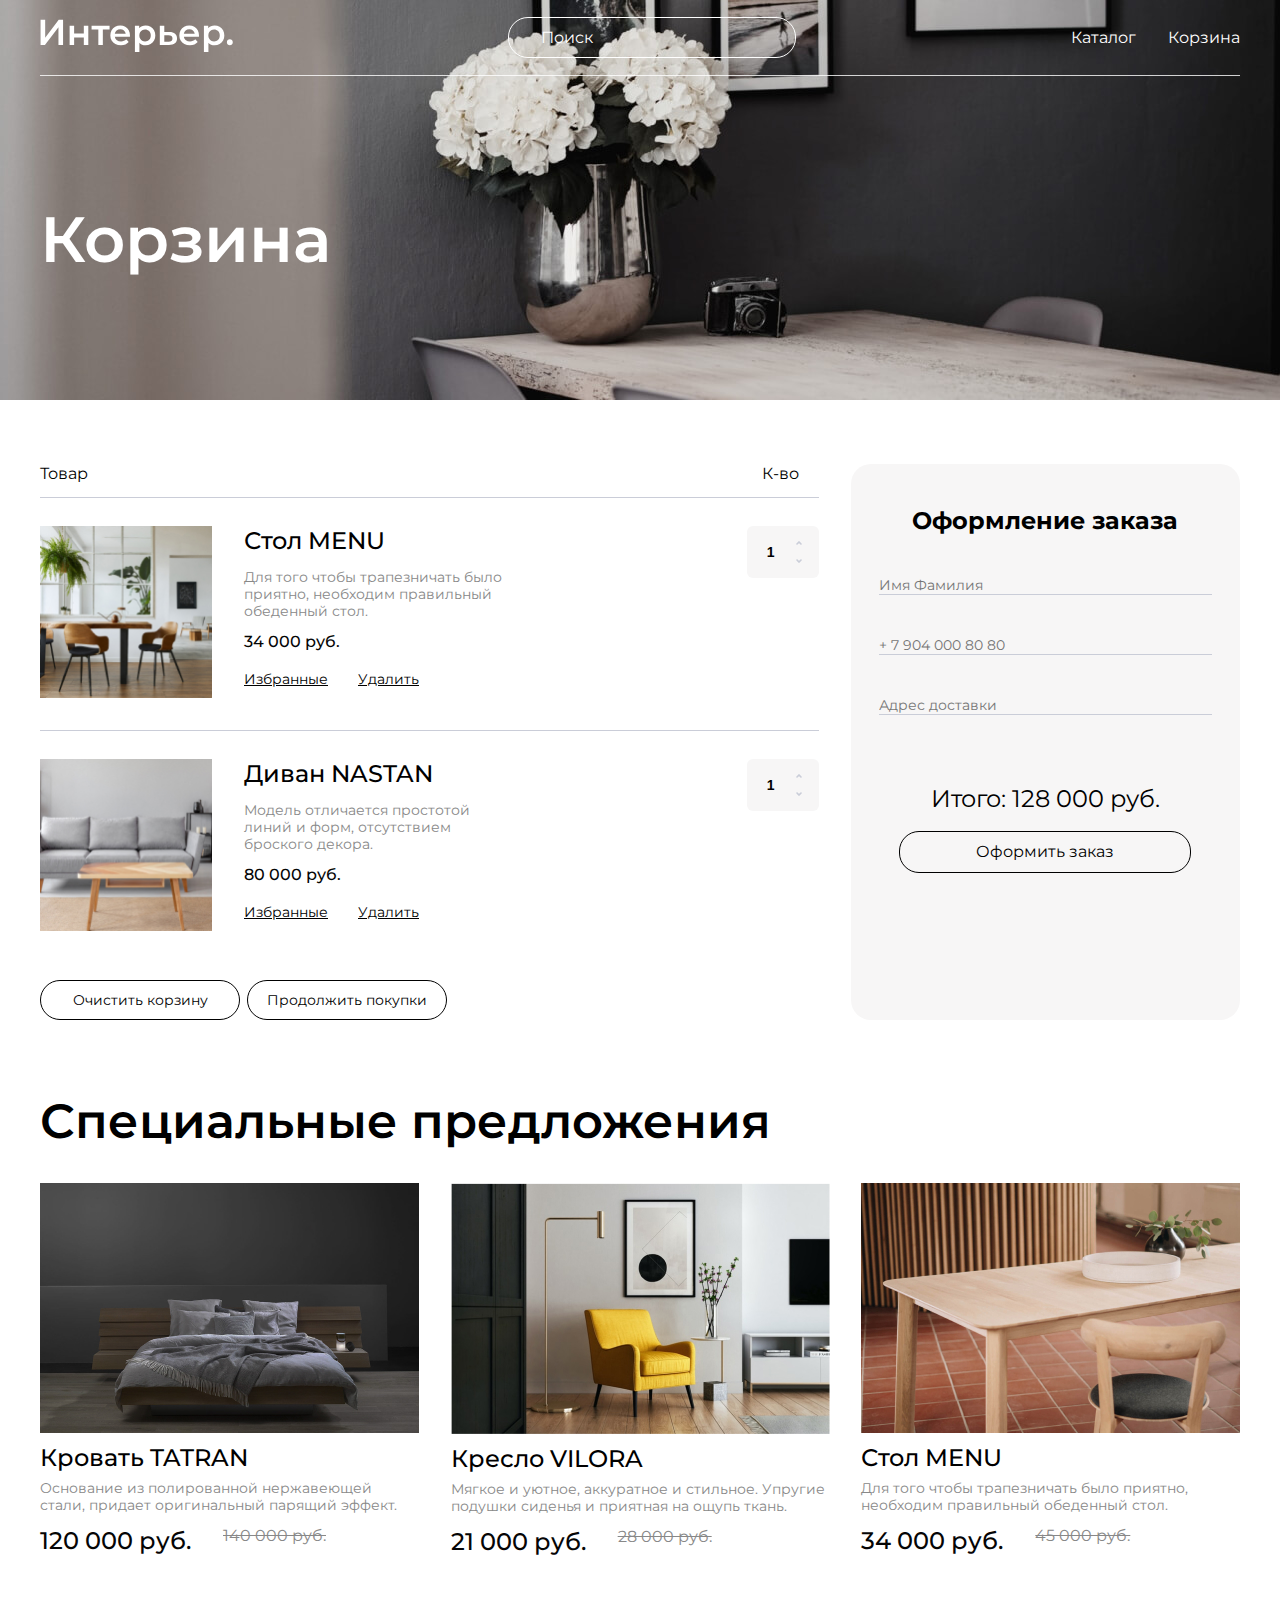
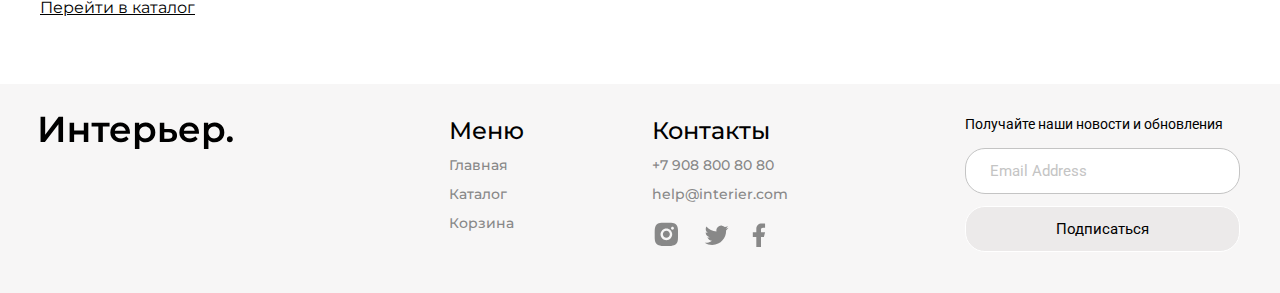
==== commit 4e55596f: "Cart page" ====
--- a/cart.html
+++ b/cart.html
@@ -16,11 +16,9 @@
   <body>
     <div class="top_cart center">
       <header class="header">
-        <a href="index.html"
-          >
-          <img class="logo" src="img/logo.svg" alt="Логотип"
-        />
-      </a>
+        <a href="index.html">
+          <img class="logo" src="img/logo.svg" alt="Логотип" />
+        </a>
         <input class="header__input" type="search" placeholder="Поиск" />
         <nav class="menu">
           <a class="menu__link" href="catalog.html">Каталог</a>
@@ -28,7 +26,8 @@
         </nav>
         <nav class="menu-mobile">
           <a class="menu-mobile__link" href="#">
-            <svg class="menu-mobile__link_img"
+            <svg
+              class="menu-mobile__link_img"
               width="17"
               height="16"
               viewBox="0 0 17 16"
@@ -44,7 +43,8 @@
             </svg>
           </a>
           <a class="menu-mobile__link" href="catalog.html">
-            <svg class="menu-mobile__link_img"
+            <svg
+              class="menu-mobile__link_img"
               width="20"
               height="21"
               viewBox="0 0 20 21"
@@ -117,7 +117,8 @@
             </svg>
           </a>
           <a class="menu-mobile__link" href="cart.html">
-            <svg class="menu-mobile__link_img"
+            <svg
+              class="menu-mobile__link_img"
               width="19"
               height="17"
               viewBox="0 0 19 17"
@@ -155,14 +156,28 @@
                   обеденный стол.
                 </p>
                 <p class="cart-item__price">34 000 руб.</p>
-                <div class="cart-item__links">
-                  <a class="cart-link" href="#">Избранные</a>
-                  <a class="cart-link" href="#">Удалить</a>
+                <div class="cart-item__buttons">
+                  <button class="cart-button">
+                    Избранные
+                  </button>
+                  <button class="cart-button">
+                    Удалить
+                  </button>
                 </div>
               </div>
             </div>
-            <div class="cart-item__count">
-              <input class="cart-item__number" type="number" value="1" min="1" />
+            <div class="cart-item__input-wrapper">
+              <input
+                class="cart-item__number"
+                type="number"
+                value="1"
+                min="1" step="1"
+              />
+              <div class="cart-item__control-wrapper">
+                <button class="cart-item__input-control cart-item__input-control_up"></button
+                >
+                <button class="cart-item__input-control cart-item__input-control_down"></button>
+              </div>
             </div>
           </div>
           <div class="cart-item">
@@ -179,14 +194,28 @@
                   декора.
                 </p>
                 <p class="cart-item__price">80 000 руб.</p>
-                <div class="cart-item__links">
-                  <a class="cart-link" href="#">Избранные</a>
-                  <a class="cart-link" href="#">Удалить</a>
+                <div class="cart-item__buttons">
+                  <button class="cart-button">
+                    Избранные
+                  </button>
+                  <button class="cart-button">
+                    Удалить
+                  </button>
                 </div>
               </div>
             </div>
-            <div class="cart-item__count">
-              <input class="cart-item__number" type="number" value="1" min="1" />
+            <div class="cart-item__input-wrapper">
+              <input
+                class="cart-item__number"
+                type="number"
+                value="1"
+                min="1" step="1"
+              />
+              <div class="cart-item__control-wrapper">
+                <button class="cart-item__input-control cart-item__input-control_up"></button
+                >
+                <button class="cart-item__input-control cart-item__input-control_down"></button>
+              </div>
             </div>
           </div>
         </div>
--- a/style.css
+++ b/style.css
@@ -23,7 +23,7 @@
   background-repeat: no-repeat;
   background-position: center bottom;
   background-size: cover;
-  background-color: #9f9f9f;
+  background-color: #a39881;
   position: relative;
 }
 
@@ -111,19 +111,19 @@
   color: #ffffff;
 }
 
-.header__input[type="text"]::-ms-clear {
+.header__input::-ms-clear {
   display: none;
   width: 0;
   height: 0;
 }
 
-.header__input[type="text"]::-ms-reveal {
+.header__input::-ms-reveal {
   display: none;
   width: 0;
   height: 0;
 }
 
-.header__input[type="search"]::-webkit-search-decoration, .header__input[type="search"]::-webkit-search-cancel-button, .header__input[type="search"]::-webkit-search-results-button, .header__input[type="search"]::-webkit-search-results-decoration {
+.header__input::-webkit-search-decoration, .header__input::-webkit-search-cancel-button, .header__input::-webkit-search-results-button, .header__input::-webkit-search-results-decoration {
   display: none;
 }
 
@@ -423,6 +423,9 @@
   display: flex;
   -ms-flex-wrap: wrap;
       flex-wrap: wrap;
+  -webkit-box-align: start;
+      -ms-flex-align: start;
+          align-items: flex-start;
   -webkit-box-pack: justify;
       -ms-flex-pack: justify;
           justify-content: space-between;
@@ -518,8 +521,6 @@
 
 .footer__text {
   font-family: "Roboto", sans-serif;
-  font-style: normal;
-  font-weight: normal;
   font-size: 14px;
   line-height: 16px;
   padding-bottom: 16px;
@@ -585,8 +586,6 @@
           box-sizing: border-box;
   border-radius: 20px;
   font-family: "Roboto", sans-serif;
-  font-style: normal;
-  font-weight: normal;
   font-size: 15px;
   line-height: 18px;
   color: #000000;
@@ -606,7 +605,7 @@
   background-repeat: no-repeat;
   background-position: center bottom;
   background-size: cover;
-  background-color: #6c6c6c;
+  background-color: #4e464e;
 }
 
 .title_catalog {
@@ -666,6 +665,7 @@
   border: 1px solid #c4c4c4;
   border-radius: 20px;
   padding-left: 14px;
+  font-family: "Montserrat", sans-serif;
   font-size: 16px;
   line-height: 20px;
 }
@@ -699,7 +699,7 @@
   background-repeat: no-repeat;
   background-position: center bottom;
   background-size: cover;
-  background-color: #6c6c6c;
+  background-color: #605957;
 }
 
 .title_cart {
@@ -710,17 +710,22 @@
   margin-top: 128px;
 }
 
-.cart-link {
+.cart-button {
+  font-family: "Montserrat", sans-serif;
   font-size: 14px;
   line-height: 24px;
   color: black;
+  outline: none;
+  border: none;
+  background-color: transparent;
+  cursor: pointer;
   -webkit-text-decoration-line: underline;
           text-decoration-line: underline;
   -webkit-transition: all 0.2s;
   transition: all 0.2s;
 }
 
-.cart-link:hover {
+.cart-button:hover {
   -webkit-text-decoration-color: transparent;
           text-decoration-color: transparent;
   color: #888888;
@@ -918,28 +923,92 @@
   margin-bottom: 15px;
 }
 
-.cart-item__links {
-  display: -webkit-box;
-  display: -ms-flexbox;
-  display: flex;
+.cart-item__buttons {
+  display: -webkit-box;
+  display: -ms-flexbox;
+  display: flex;
+  -ms-flex-wrap: wrap;
+      flex-wrap: wrap;
   gap: 30px;
 }
 
-.cart-item__number {
+.cart-item__input-wrapper {
+  display: -webkit-box;
+  display: -ms-flexbox;
+  display: flex;
+  -webkit-box-pack: justify;
+      -ms-flex-pack: justify;
+          justify-content: space-between;
+  -webkit-box-align: center;
+      -ms-flex-align: center;
+          align-items: center;
   width: 72px;
   height: 52px;
   background: #f7f6f6;
   border-radius: 6px;
+  padding-right: 16px;
+}
+
+.cart-item__number {
   border: none;
+  outline: none;
+  background-color: transparent;
+  width: 100%;
+  height: 100%;
   font-weight: 600;
   font-size: 14px;
-  line-height: 210%;
-  padding-left: 23px;
-  outline: none;
-}
-
-.cart-item__number:focus {
-  border: 1px solid #888888;
+  line-height: 30px;
+  text-align: center;
+}
+
+.cart-item__number::-webkit-outer-spin-button, .cart-item__number::-webkit-inner-spin-button {
+  -webkit-appearance: none;
+  margin: 0;
+}
+
+.cart-item__number {
+  -moz-appearance: textfield;
+}
+
+.cart-item__number:hover, .cart-item__number:focus {
+  -moz-appearance: number-input;
+}
+
+.cart-item__number::-webkit-inner-spin-button, .cart-item__number::-webkit-outer-spin-button {
+  -webkit-appearance: none;
+  margin: 0;
+}
+
+.cart-item__control-wrapper {
+  display: -webkit-box;
+  display: -ms-flexbox;
+  display: flex;
+  -webkit-box-orient: vertical;
+  -webkit-box-direction: normal;
+      -ms-flex-direction: column;
+          flex-direction: column;
+  gap: 14px;
+}
+
+.cart-item__input-control {
+  width: 8px;
+  height: 5px;
+  background-color: transparent;
+  border: none;
+}
+
+.cart-item__input-control_up {
+  background-image: url(img/ctrl-arr-up.png);
+  background-repeat: no-repeat;
+  background-size: contain;
+  background-position: center;
+}
+
+.cart-item__input-control_down {
+  background-image: url(img/ctrl-arr-down.png);
+  background-repeat: no-repeat;
+  background-size: contain;
+  background-position: center;
 }
 
 @media (max-width: 1199px) {
@@ -1214,11 +1283,21 @@
     font-size: 12px;
     line-height: 15px;
   }
-  .cart-item__number {
-    padding-left: 20px;
-  }
   .product-box_cart {
     padding-top: 48px;
   }
 }
+
+@media (max-width: 342px) {
+  .product img {
+    width: 100%;
+  }
+  .cart__button {
+    width: 100%;
+  }
+  .cart-item__info {
+    width: 100%;
+    margin-right: 10px;
+  }
+}
 /*# sourceMappingURL=style.css.map */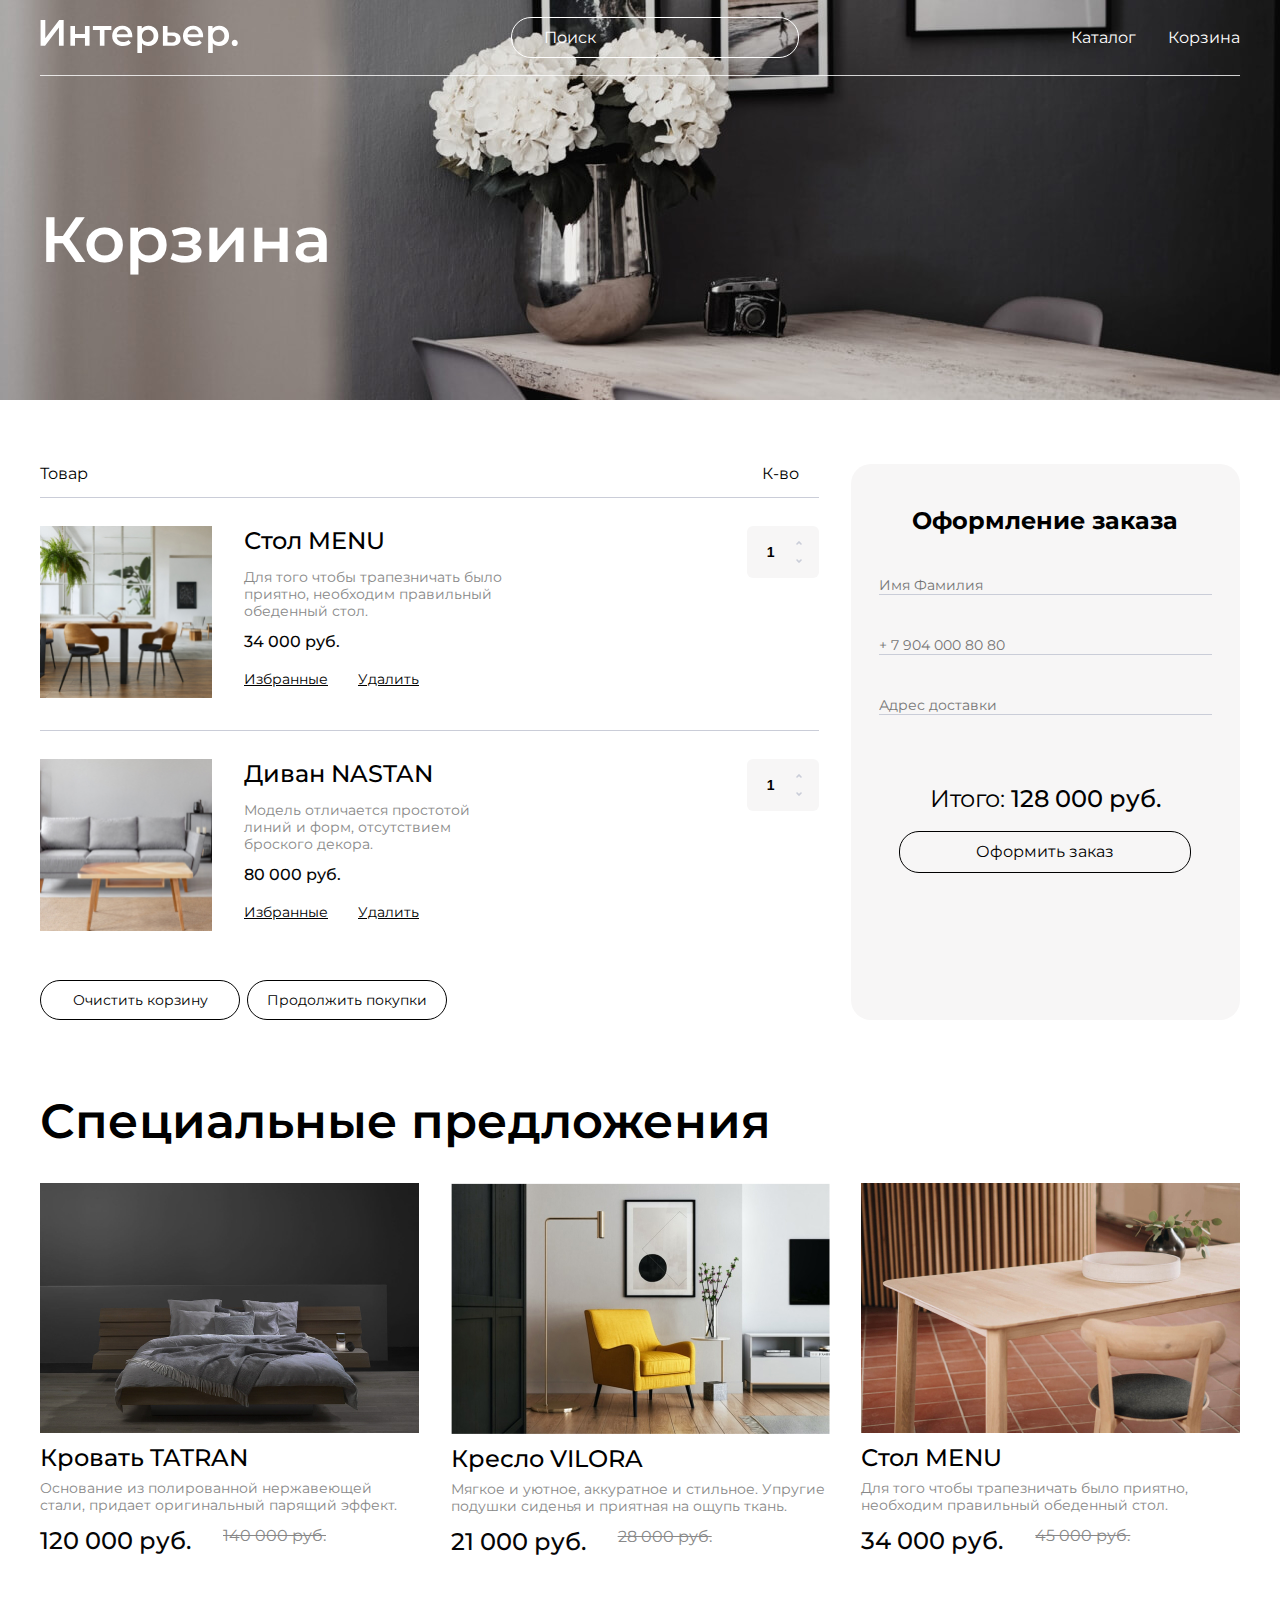
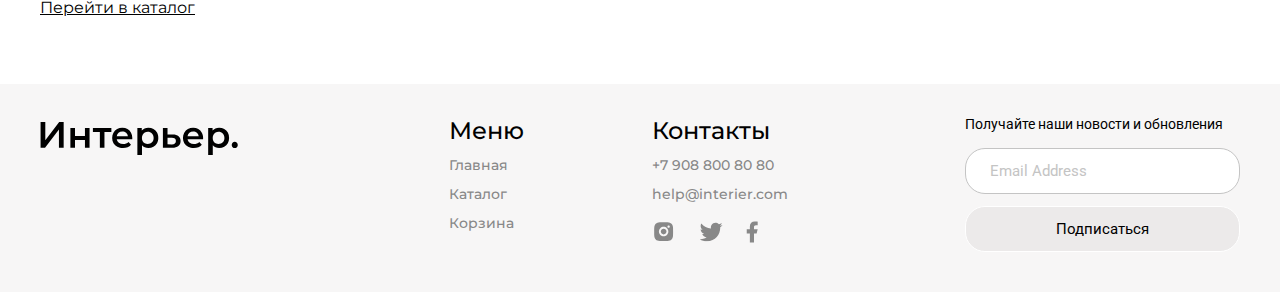
==== commit 6e37d46e: "Sprite added" ====
--- a/cart.html
+++ b/cart.html
@@ -17,7 +17,9 @@
     <div class="top_cart center">
       <header class="header">
         <a href="index.html">
-          <img class="logo" src="img/logo.svg" alt="Логотип" />
+          <svg class="logo">
+            <use xlink:href="/sprite.svg#logo"></use>
+          </svg>
         </a>
         <input class="header__input" type="search" placeholder="Поиск" />
         <nav class="menu">
@@ -243,7 +245,7 @@
           placeholder="Адрес доставки"
         />
         <div class="cart__makeorder">
-          <p class="cart__form-total">Итого: 128 000 руб.</p>
+          <p class="cart__form-total">Итого: <span class="cart__final-price">128 000 руб.</span></p>
           <button class="cart__button">Оформить заказ</button>
         </div>
       </form>
@@ -254,31 +256,11 @@
         <div class="product">
           <div class="product__img">
             <div class="product__icons">
-              <svg
-                class="product__icon"
-                width="19"
-                height="21"
-                viewBox="0 0 19 21"
-                fill="none"
-                xmlns="http://www.w3.org/2000/svg"
-              >
-                <path
-                  d="M4.39111 7V5C4.39111 3.67392 4.9179 2.40215 5.85558 1.46447C6.79326 0.526784 8.06503 0 9.39111 0C10.7172 0 11.989 0.526784 12.9266 1.46447C13.8643 2.40215 14.3911 3.67392 14.3911 5V7H17.3911C17.6563 7 17.9107 7.10536 18.0982 7.29289C18.2858 7.48043 18.3911 7.73478 18.3911 8V20C18.3911 20.2652 18.2858 20.5196 18.0982 20.7071C17.9107 20.8946 17.6563 21 17.3911 21H1.39111C1.1259 21 0.871543 20.8946 0.684006 20.7071C0.49647 20.5196 0.391113 20.2652 0.391113 20V8C0.391113 7.73478 0.49647 7.48043 0.684006 7.29289C0.871543 7.10536 1.1259 7 1.39111 7H4.39111ZM4.39111 9H2.39111V19H16.3911V9H14.3911V11H12.3911V9H6.39111V11H4.39111V9ZM6.39111 7H12.3911V5C12.3911 4.20435 12.075 3.44129 11.5124 2.87868C10.9498 2.31607 10.1868 2 9.39111 2C8.59546 2 7.8324 2.31607 7.26979 2.87868C6.70718 3.44129 6.39111 4.20435 6.39111 5V7Z"
-                  fill="#C4C4C4"
-                />
-              </svg>
-              <svg
-                class="product__icon"
-                width="20"
-                height="19"
-                viewBox="0 0 20 19"
-                fill="none"
-                xmlns="http://www.w3.org/2000/svg"
-              >
-                <path
-                  d="M10 18C9.35502 17.428 8.62602 16.833 7.85502 16.2H7.84502C5.13002 13.98 2.05302 11.468 0.694023 8.45803C0.24754 7.49975 0.0109268 6.45715 1.1406e-05 5.40003C-0.00297039 3.94951 0.578794 2.55901 1.61383 1.54279C2.64887 0.526575 4.04981 -0.0295798 5.50002 2.56451e-05C6.68065 0.00189045 7.83586 0.343107 8.82802 0.983026C9.26399 1.26599 9.65844 1.60828 10 2.00003C10.3435 1.60982 10.7381 1.26773 11.173 0.983026C12.1648 0.34298 13.3197 0.0017442 14.5 2.56451e-05C15.9502 -0.0295798 17.3512 0.526575 18.3862 1.54279C19.4213 2.55901 20.003 3.94951 20 5.40003C19.9898 6.45884 19.7532 7.50322 19.306 8.46303C17.947 11.473 14.871 13.984 12.156 16.2L12.146 16.208C11.374 16.837 10.646 17.432 10.001 18.008L10 18ZM5.50002 2.00003C4.56853 1.98837 3.67009 2.34487 3.00002 2.99203C2.35441 3.62619 1.99358 4.49507 1.99994 5.40003C2.01135 6.17053 2.18585 6.92988 2.51202 7.62803C3.15353 8.92673 4.01913 10.1021 5.06902 11.1C6.06002 12.1 7.20002 13.068 8.18602 13.882C8.45902 14.107 8.73702 14.334 9.01502 14.561L9.19002 14.704C9.45702 14.922 9.73302 15.148 10 15.37L10.013 15.358L10.019 15.353H10.025L10.034 15.346H10.039H10.044L10.062 15.331L10.103 15.298L10.11 15.292L10.121 15.284H10.127L10.136 15.276L10.8 14.731L10.974 14.588C11.255 14.359 11.533 14.132 11.806 13.907C12.792 13.093 13.933 12.126 14.924 11.121C15.9741 10.1236 16.8397 8.94854 17.481 7.65003C17.8131 6.94583 17.9901 6.17853 18.0001 5.40003C18.0042 4.49786 17.6435 3.63232 17 3.00003C16.3312 2.34995 15.4326 1.99051 14.5 2.00003C13.3619 1.99035 12.274 2.46739 11.51 3.31103L10 5.05103L8.49002 3.31103C7.72609 2.46739 6.6381 1.99035 5.50002 2.00003Z"
-                  fill="#C4C4C4"
-                />
+              <svg class="product__icon product__icon_cart">
+                <use xlink:href="/sprite.svg#addtocart"></use>
+              </svg>
+              <svg class="product__icon product__icon_fav">
+                <use xlink:href="/sprite.svg#addtofav"></use>
               </svg>
             </div>
             <img src="img/bed-tatran2.jpg" alt="Кровать TATRAN" />
@@ -296,31 +278,11 @@
         <div class="product">
           <div class="product__img">
             <div class="product__icons">
-              <svg
-                class="product__icon"
-                width="19"
-                height="21"
-                viewBox="0 0 19 21"
-                fill="none"
-                xmlns="http://www.w3.org/2000/svg"
-              >
-                <path
-                  d="M4.39111 7V5C4.39111 3.67392 4.9179 2.40215 5.85558 1.46447C6.79326 0.526784 8.06503 0 9.39111 0C10.7172 0 11.989 0.526784 12.9266 1.46447C13.8643 2.40215 14.3911 3.67392 14.3911 5V7H17.3911C17.6563 7 17.9107 7.10536 18.0982 7.29289C18.2858 7.48043 18.3911 7.73478 18.3911 8V20C18.3911 20.2652 18.2858 20.5196 18.0982 20.7071C17.9107 20.8946 17.6563 21 17.3911 21H1.39111C1.1259 21 0.871543 20.8946 0.684006 20.7071C0.49647 20.5196 0.391113 20.2652 0.391113 20V8C0.391113 7.73478 0.49647 7.48043 0.684006 7.29289C0.871543 7.10536 1.1259 7 1.39111 7H4.39111ZM4.39111 9H2.39111V19H16.3911V9H14.3911V11H12.3911V9H6.39111V11H4.39111V9ZM6.39111 7H12.3911V5C12.3911 4.20435 12.075 3.44129 11.5124 2.87868C10.9498 2.31607 10.1868 2 9.39111 2C8.59546 2 7.8324 2.31607 7.26979 2.87868C6.70718 3.44129 6.39111 4.20435 6.39111 5V7Z"
-                  fill="#C4C4C4"
-                />
-              </svg>
-              <svg
-                class="product__icon"
-                width="20"
-                height="19"
-                viewBox="0 0 20 19"
-                fill="none"
-                xmlns="http://www.w3.org/2000/svg"
-              >
-                <path
-                  d="M10 18C9.35502 17.428 8.62602 16.833 7.85502 16.2H7.84502C5.13002 13.98 2.05302 11.468 0.694023 8.45803C0.24754 7.49975 0.0109268 6.45715 1.1406e-05 5.40003C-0.00297039 3.94951 0.578794 2.55901 1.61383 1.54279C2.64887 0.526575 4.04981 -0.0295798 5.50002 2.56451e-05C6.68065 0.00189045 7.83586 0.343107 8.82802 0.983026C9.26399 1.26599 9.65844 1.60828 10 2.00003C10.3435 1.60982 10.7381 1.26773 11.173 0.983026C12.1648 0.34298 13.3197 0.0017442 14.5 2.56451e-05C15.9502 -0.0295798 17.3512 0.526575 18.3862 1.54279C19.4213 2.55901 20.003 3.94951 20 5.40003C19.9898 6.45884 19.7532 7.50322 19.306 8.46303C17.947 11.473 14.871 13.984 12.156 16.2L12.146 16.208C11.374 16.837 10.646 17.432 10.001 18.008L10 18ZM5.50002 2.00003C4.56853 1.98837 3.67009 2.34487 3.00002 2.99203C2.35441 3.62619 1.99358 4.49507 1.99994 5.40003C2.01135 6.17053 2.18585 6.92988 2.51202 7.62803C3.15353 8.92673 4.01913 10.1021 5.06902 11.1C6.06002 12.1 7.20002 13.068 8.18602 13.882C8.45902 14.107 8.73702 14.334 9.01502 14.561L9.19002 14.704C9.45702 14.922 9.73302 15.148 10 15.37L10.013 15.358L10.019 15.353H10.025L10.034 15.346H10.039H10.044L10.062 15.331L10.103 15.298L10.11 15.292L10.121 15.284H10.127L10.136 15.276L10.8 14.731L10.974 14.588C11.255 14.359 11.533 14.132 11.806 13.907C12.792 13.093 13.933 12.126 14.924 11.121C15.9741 10.1236 16.8397 8.94854 17.481 7.65003C17.8131 6.94583 17.9901 6.17853 18.0001 5.40003C18.0042 4.49786 17.6435 3.63232 17 3.00003C16.3312 2.34995 15.4326 1.99051 14.5 2.00003C13.3619 1.99035 12.274 2.46739 11.51 3.31103L10 5.05103L8.49002 3.31103C7.72609 2.46739 6.6381 1.99035 5.50002 2.00003Z"
-                  fill="#C4C4C4"
-                />
+              <svg class="product__icon product__icon_cart">
+                <use xlink:href="/sprite.svg#addtocart"></use>
+              </svg>
+              <svg class="product__icon product__icon_fav">
+                <use xlink:href="/sprite.svg#addtofav"></use>
               </svg>
             </div>
             <img src="img/armchair-vilora.jpg" alt="Кресло VILORA" />
@@ -338,31 +300,11 @@
         <div class="product">
           <div class="product__img">
             <div class="product__icons">
-              <svg
-                class="product__icon"
-                width="19"
-                height="21"
-                viewBox="0 0 19 21"
-                fill="none"
-                xmlns="http://www.w3.org/2000/svg"
-              >
-                <path
-                  d="M4.39111 7V5C4.39111 3.67392 4.9179 2.40215 5.85558 1.46447C6.79326 0.526784 8.06503 0 9.39111 0C10.7172 0 11.989 0.526784 12.9266 1.46447C13.8643 2.40215 14.3911 3.67392 14.3911 5V7H17.3911C17.6563 7 17.9107 7.10536 18.0982 7.29289C18.2858 7.48043 18.3911 7.73478 18.3911 8V20C18.3911 20.2652 18.2858 20.5196 18.0982 20.7071C17.9107 20.8946 17.6563 21 17.3911 21H1.39111C1.1259 21 0.871543 20.8946 0.684006 20.7071C0.49647 20.5196 0.391113 20.2652 0.391113 20V8C0.391113 7.73478 0.49647 7.48043 0.684006 7.29289C0.871543 7.10536 1.1259 7 1.39111 7H4.39111ZM4.39111 9H2.39111V19H16.3911V9H14.3911V11H12.3911V9H6.39111V11H4.39111V9ZM6.39111 7H12.3911V5C12.3911 4.20435 12.075 3.44129 11.5124 2.87868C10.9498 2.31607 10.1868 2 9.39111 2C8.59546 2 7.8324 2.31607 7.26979 2.87868C6.70718 3.44129 6.39111 4.20435 6.39111 5V7Z"
-                  fill="#C4C4C4"
-                />
-              </svg>
-              <svg
-                class="product__icon"
-                width="20"
-                height="19"
-                viewBox="0 0 20 19"
-                fill="none"
-                xmlns="http://www.w3.org/2000/svg"
-              >
-                <path
-                  d="M10 18C9.35502 17.428 8.62602 16.833 7.85502 16.2H7.84502C5.13002 13.98 2.05302 11.468 0.694023 8.45803C0.24754 7.49975 0.0109268 6.45715 1.1406e-05 5.40003C-0.00297039 3.94951 0.578794 2.55901 1.61383 1.54279C2.64887 0.526575 4.04981 -0.0295798 5.50002 2.56451e-05C6.68065 0.00189045 7.83586 0.343107 8.82802 0.983026C9.26399 1.26599 9.65844 1.60828 10 2.00003C10.3435 1.60982 10.7381 1.26773 11.173 0.983026C12.1648 0.34298 13.3197 0.0017442 14.5 2.56451e-05C15.9502 -0.0295798 17.3512 0.526575 18.3862 1.54279C19.4213 2.55901 20.003 3.94951 20 5.40003C19.9898 6.45884 19.7532 7.50322 19.306 8.46303C17.947 11.473 14.871 13.984 12.156 16.2L12.146 16.208C11.374 16.837 10.646 17.432 10.001 18.008L10 18ZM5.50002 2.00003C4.56853 1.98837 3.67009 2.34487 3.00002 2.99203C2.35441 3.62619 1.99358 4.49507 1.99994 5.40003C2.01135 6.17053 2.18585 6.92988 2.51202 7.62803C3.15353 8.92673 4.01913 10.1021 5.06902 11.1C6.06002 12.1 7.20002 13.068 8.18602 13.882C8.45902 14.107 8.73702 14.334 9.01502 14.561L9.19002 14.704C9.45702 14.922 9.73302 15.148 10 15.37L10.013 15.358L10.019 15.353H10.025L10.034 15.346H10.039H10.044L10.062 15.331L10.103 15.298L10.11 15.292L10.121 15.284H10.127L10.136 15.276L10.8 14.731L10.974 14.588C11.255 14.359 11.533 14.132 11.806 13.907C12.792 13.093 13.933 12.126 14.924 11.121C15.9741 10.1236 16.8397 8.94854 17.481 7.65003C17.8131 6.94583 17.9901 6.17853 18.0001 5.40003C18.0042 4.49786 17.6435 3.63232 17 3.00003C16.3312 2.34995 15.4326 1.99051 14.5 2.00003C13.3619 1.99035 12.274 2.46739 11.51 3.31103L10 5.05103L8.49002 3.31103C7.72609 2.46739 6.6381 1.99035 5.50002 2.00003Z"
-                  fill="#C4C4C4"
-                />
+              <svg class="product__icon product__icon_cart">
+                <use xlink:href="/sprite.svg#addtocart"></use>
+              </svg>
+              <svg class="product__icon product__icon_fav">
+                <use xlink:href="/sprite.svg#addtofav"></use>
               </svg>
             </div>
             <img src="img/table-menu2.jpg" alt="Стол MENU" />
@@ -384,7 +326,9 @@
     </div>
     <footer class="footer center">
       <a class="footer__logo" href="index.html">
-        <img src="img/logo-black.svg" alt="Логотип" />
+        <svg class="footer__logo">
+          <use xlink:href="/sprite.svg#logo"></use>
+        </svg>
       </a>
       <div class="footer__content">
         <div class="footer__info">
@@ -402,17 +346,19 @@
             >
             <div class="footer__icons">
               <a href="#">
-                <img class="footer__icon" src="img/inst.svg" alt="Instagram" />
+                <svg class="footer__icon footer__icon_instagram">
+                  <use xlink:href="/sprite.svg#inst"></use>
+                </svg>
               </a>
               <a href="#">
-                <img class="footer__icon" src="img/twitter.svg" alt="Twitter" />
+                <svg class="footer__icon footer__icon_twitter">
+                  <use xlink:href="/sprite.svg#twitter"></use>
+                </svg>
               </a>
               <a href="#">
-                <img
-                  class="footer__icon"
-                  src="img/facebook.svg"
-                  alt="Facebook"
-                />
+                <svg class="footer__icon footer__icon_facebook">
+                  <use xlink:href="/sprite.svg#facebook"></use>
+                </svg>
               </a>
             </div>
           </div>
--- a/style.css
+++ b/style.css
@@ -127,6 +127,12 @@
   display: none;
 }
 
+.logo {
+  fill: #fff;
+  width: 198px;
+  height: 44px;
+}
+
 .menu {
   display: -webkit-box;
   display: -ms-flexbox;
@@ -164,6 +170,34 @@
   color: #ffffff;
   margin-top: 64px;
   margin-bottom: 16px;
+}
+
+.hellocat:after {
+  z-index: 10;
+  content: " ";
+  position: fixed;
+  top: 150px;
+  right: calc(50% - 600px - 1000px);
+  background-image: url(img/cat.png);
+  background-position: center;
+  background-repeat: no-repeat;
+  height: 220px;
+  width: 200px;
+  opacity: 0;
+  -webkit-transition: all 0.4s;
+  transition: all 0.4s;
+}
+
+.hellocat:hover:after {
+  transform: translate(calc(50% - 600px - 500px));
+  -moz-transform: translate(calc(50% - 600px - 500px));
+  /* Для Firefox */
+  -ms-transform: translate(calc(50% - 600px - 500px));
+  /* Для IE */
+  -webkit-transform: translate(calc(50% - 600px - 500px));
+  /* Для Safari, Chrome, iOS */
+  -o-transform: translate(calc(50% - 600px - 500px));
+  opacity: 1;
 }
 
 .arrow-down {
@@ -326,13 +360,22 @@
   transition: all 0.2s;
 }
 
+.product__icon_cart {
+  fill: #c4c4c4;
+  width: 18px;
+  height: 21px;
+}
+
+.product__icon_fav {
+  fill: #c4c4c4;
+  width: 18px;
+  height: 21px;
+}
+
 .product__icon:hover {
+  fill: white;
   -webkit-transform: scale(1.2);
           transform: scale(1.2);
-}
-
-.product__icon:hover path {
-  fill: white;
 }
 
 .product__img {
@@ -433,6 +476,12 @@
   padding-bottom: 40px;
 }
 
+.footer__logo {
+  fill: #000;
+  width: 198px;
+  height: 44px;
+}
+
 .footer__content {
   display: -webkit-box;
   display: -ms-flexbox;
@@ -498,13 +547,32 @@
 .footer__icon {
   -webkit-transition: all 0.2s;
   transition: all 0.2s;
+  fill: #888888;
+}
+
+.footer__icon_instagram {
+  width: 23.5px;
+  height: 23.5px;
+  -ms-flex-item-align: center;
+      -ms-grid-row-align: center;
+      align-self: center;
+}
+
+.footer__icon_twitter {
+  width: 24px;
+  height: 19.5px;
+}
+
+.footer__icon_facebook {
+  width: 12.5px;
+  height: 23.5px;
 }
 
 .footer__icon:hover {
   -webkit-filter: brightness(0%);
           filter: brightness(0%);
-  -webkit-transform: scale(1.05);
-          transform: scale(1.05);
+  -webkit-transform: scale(1.07);
+          transform: scale(1.07);
 }
 
 .footer__form {
@@ -647,6 +715,12 @@
 .link-catalog:hover {
   -webkit-text-decoration-color: #000000;
           text-decoration-color: #000000;
+}
+
+.link-catalog_inactive {
+  pointer-events: none;
+  cursor: default;
+  text-decoration: none;
 }
 
 .slash {
@@ -824,6 +898,10 @@
   margin-bottom: 18px;
 }
 
+.cart__final-price {
+  font-weight: 500;
+}
+
 .cart__button {
   width: 292px;
   min-height: 40px;
@@ -1019,6 +1097,16 @@
   .arrow-down {
     display: none;
   }
+  .hellocat:hover:after {
+    transform: translate(0);
+    -moz-transform: translate(0);
+    /* Для Firefox */
+    -ms-transform: translate(0);
+    /* Для IE */
+    -webkit-transform: translate(0);
+    /* Для Safari, Chrome, iOS */
+    -o-transform: translate(0);
+  }
   .for__item {
     height: 268px;
   }
@@ -1129,6 +1217,16 @@
   .logo {
     width: 99px;
   }
+  .hellocat:hover:after {
+    transform: translate(0);
+    -moz-transform: translate(0);
+    /* Для Firefox */
+    -ms-transform: translate(0);
+    /* Для IE */
+    -webkit-transform: translate(0);
+    /* Для Safari, Chrome, iOS */
+    -o-transform: translate(0);
+  }
   .arrow-down {
     display: none;
   }
@@ -1289,6 +1387,16 @@
 }
 
 @media (max-width: 342px) {
+  .hellocat:hover:after {
+    transform: translate(0);
+    -moz-transform: translate(0);
+    /* Для Firefox */
+    -ms-transform: translate(0);
+    /* Для IE */
+    -webkit-transform: translate(0);
+    /* Для Safari, Chrome, iOS */
+    -o-transform: translate(0);
+  }
   .product img {
     width: 100%;
   }
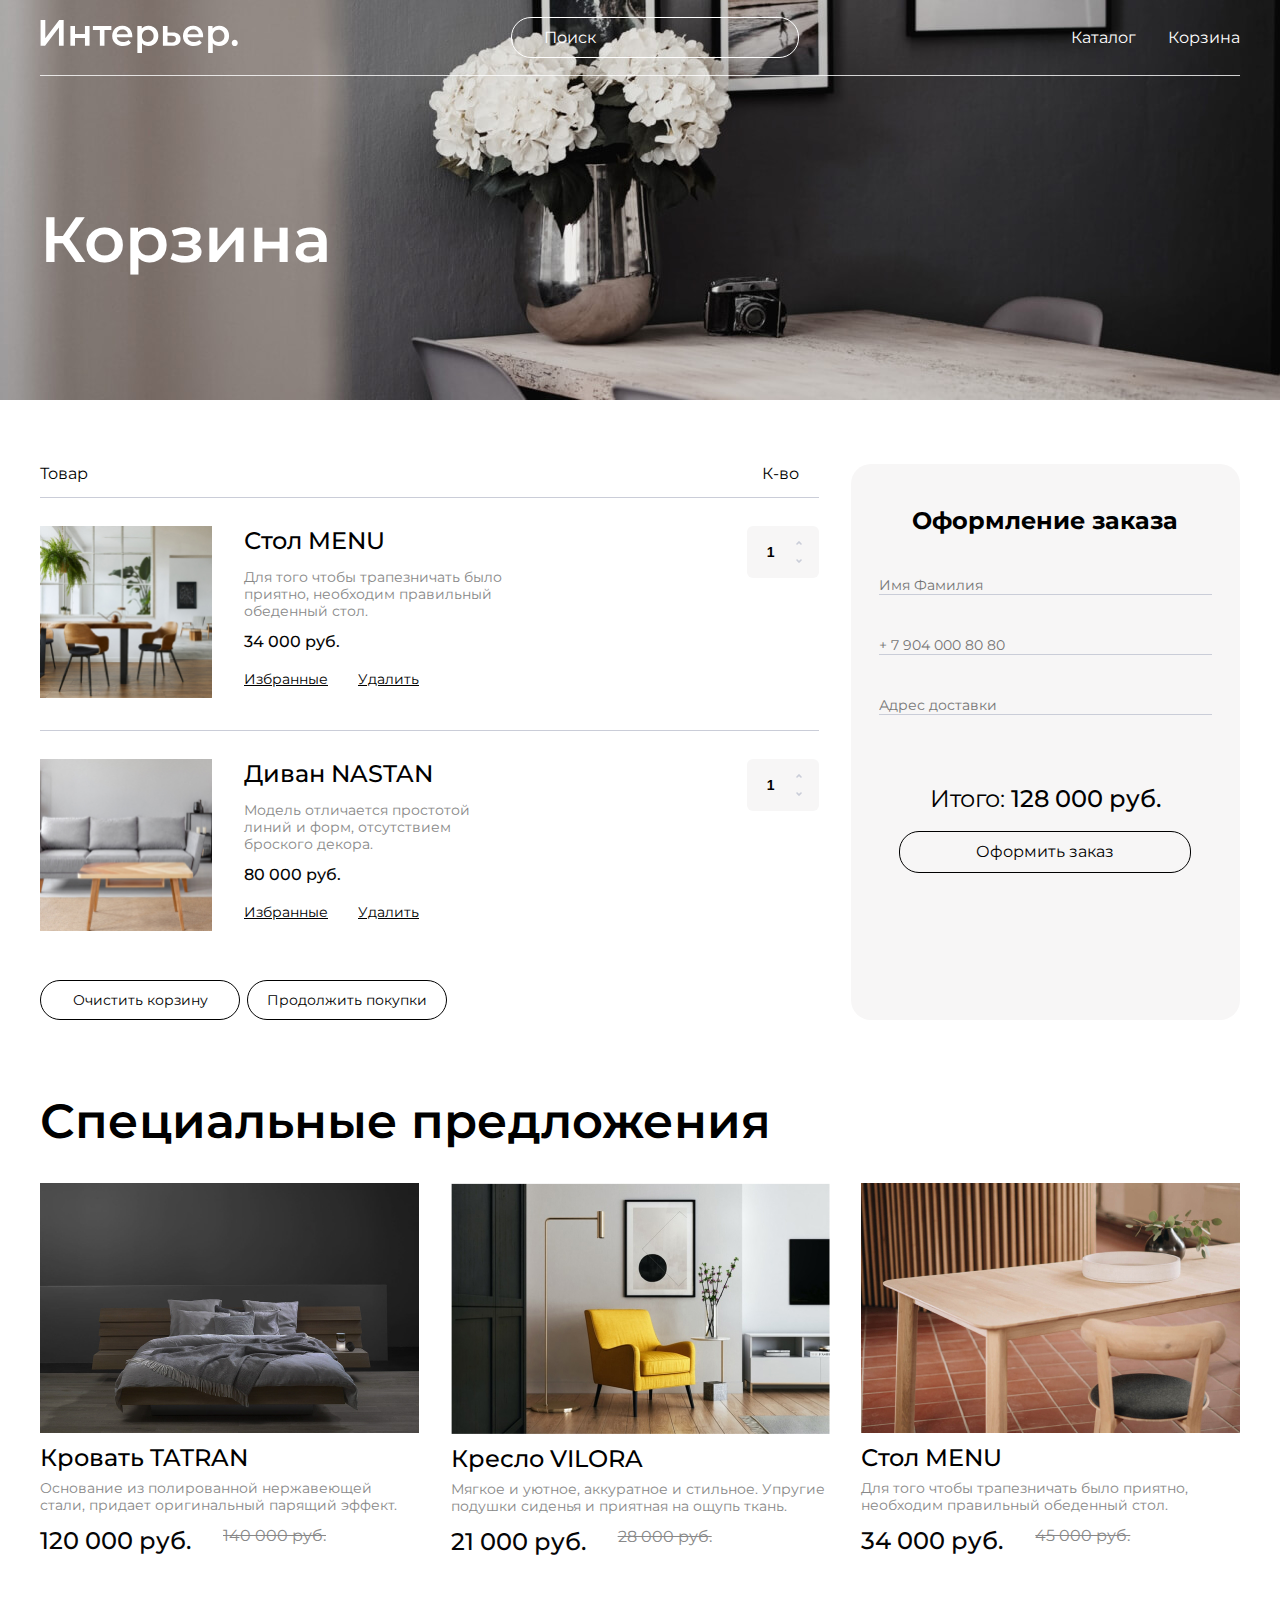
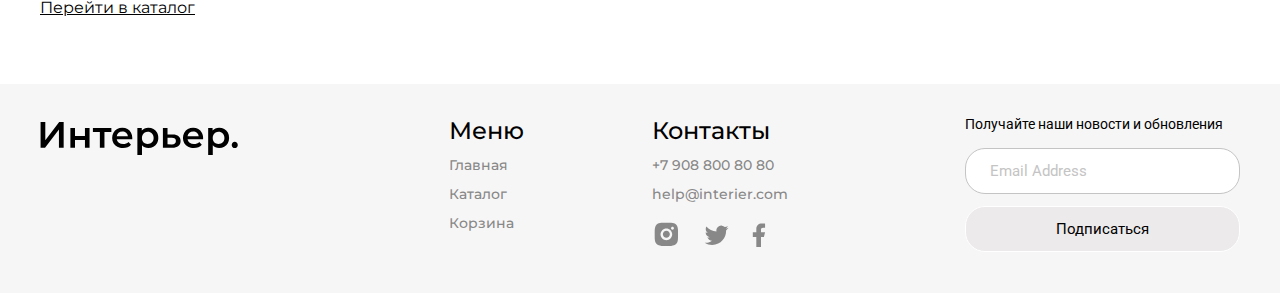
==== commit 5fd84baf: "Sprite added" ====
--- a/cart.html
+++ b/cart.html
@@ -18,7 +18,7 @@
       <header class="header">
         <a href="index.html">
           <svg class="logo">
-            <use xlink:href="/sprite.svg#logo"></use>
+            <use xlink:href="sprite.svg#logo"></use>
           </svg>
         </a>
         <input class="header__input" type="search" placeholder="Поиск" />
@@ -28,109 +28,18 @@
         </nav>
         <nav class="menu-mobile">
           <a class="menu-mobile__link" href="#">
-            <svg
-              class="menu-mobile__link_img"
-              width="17"
-              height="16"
-              viewBox="0 0 17 16"
-              fill="none"
-              xmlns="http://www.w3.org/2000/svg"
-            >
-              <path
-                d="M2.7515 1.99141C1.59282 3.14838 0.918906 4.70363 0.867092 6.34023C0.815278 7.97682 1.38946 9.57159 2.47264 10.7995C3.55581 12.0275 5.06645 12.7962 6.69672 12.9491C8.29727 13.0991 9.89485 12.6444 11.1757 11.6766L14.5069 15.0085L14.5069 15.0085C14.5897 15.0914 14.6881 15.1571 14.7963 15.2019C14.9046 15.2468 15.0206 15.2698 15.1377 15.2698C15.2549 15.2698 15.3709 15.2468 15.4791 15.2019C15.5873 15.1571 15.6857 15.0914 15.7685 15.0085C15.8514 14.9257 15.9171 14.8274 15.9619 14.7191C16.0068 14.6109 16.0298 14.4949 16.0298 14.3777C16.0298 14.2606 16.0068 14.1446 15.9619 14.0363C15.9171 13.9281 15.8514 13.8298 15.7685 13.7469L15.7685 13.7469L12.4368 10.416C13.4021 9.13496 13.8547 7.53846 13.7038 5.93943C13.5501 4.31054 12.7816 2.80139 11.5547 1.719C10.3277 0.636623 8.73451 0.0623154 7.09916 0.11292C5.46381 0.163525 3.90917 0.835233 2.7515 1.99141ZM2.7515 1.99141L2.82216 2.06217L2.7515 1.99141ZM10.5895 3.25366C11.0271 3.68416 11.3751 4.19703 11.6135 4.76269C11.8518 5.32835 11.9758 5.93561 11.9783 6.54944C11.9808 7.16327 11.8618 7.77152 11.628 8.3391C11.3943 8.90669 11.0505 9.42238 10.6164 9.85642C10.1824 10.2905 9.66668 10.6343 9.09909 10.868C8.53151 11.1018 7.92326 11.2208 7.30943 11.2183C6.6956 11.2158 6.08834 11.0918 5.52268 10.8535C4.95702 10.6151 4.44415 10.2671 4.01365 9.82954C3.15334 8.95509 2.67341 7.77613 2.6784 6.54944C2.6834 5.32275 3.17291 4.14773 4.04032 3.28033C4.90772 2.41292 6.08274 1.92341 7.30943 1.91841C8.53612 1.91342 9.71508 2.39335 10.5895 3.25366Z"
-                fill="white"
-                stroke="white"
-                stroke-width="0.2"
-              />
+            <svg class="menu-mobile__link_img menu-mobile__link_img-search">
+              <use xlink:href="sprite.svg#menusearch"></use>
             </svg>
           </a>
           <a class="menu-mobile__link" href="catalog.html">
-            <svg
-              class="menu-mobile__link_img"
-              width="20"
-              height="21"
-              viewBox="0 0 20 21"
-              fill="none"
-              xmlns="http://www.w3.org/2000/svg"
-            >
-              <rect
-                x="0.800537"
-                y="0.900024"
-                width="4.57143"
-                height="4.57143"
-                fill="white"
-              />
-              <rect
-                x="0.800537"
-                y="8.21436"
-                width="4.57143"
-                height="4.57143"
-                fill="white"
-              />
-              <rect
-                x="0.800537"
-                y="15.5286"
-                width="4.57143"
-                height="4.57143"
-                fill="white"
-              />
-              <rect
-                x="8.11401"
-                y="8.21436"
-                width="4.57143"
-                height="4.57143"
-                fill="white"
-              />
-              <rect
-                x="8.11401"
-                y="15.5286"
-                width="4.57143"
-                height="4.57143"
-                fill="white"
-              />
-              <rect
-                x="8.11401"
-                y="0.900024"
-                width="4.57143"
-                height="4.57143"
-                fill="white"
-              />
-              <rect
-                x="15.4285"
-                y="8.21436"
-                width="4.57143"
-                height="4.57143"
-                fill="white"
-              />
-              <rect
-                x="15.4285"
-                y="15.5286"
-                width="4.57143"
-                height="4.57143"
-                fill="white"
-              />
-              <rect
-                x="15.4285"
-                y="0.900024"
-                width="4.57143"
-                height="4.57143"
-                fill="white"
-              />
+            <svg class="menu-mobile__link_img menu-mobile__link_img-catalog">
+              <use xlink:href="sprite.svg#menucatalog"></use>
             </svg>
           </a>
           <a class="menu-mobile__link" href="cart.html">
-            <svg
-              class="menu-mobile__link_img"
-              width="19"
-              height="17"
-              viewBox="0 0 19 17"
-              fill="none"
-              xmlns="http://www.w3.org/2000/svg"
-            >
-              <path
-                d="M11.5834 16.8333C12.1359 16.8333 12.6658 16.6138 13.0565 16.2231C13.4473 15.8324 13.6667 15.3025 13.6667 14.75C13.6667 14.1974 13.4473 13.6675 13.0565 13.2768C12.6658 12.8861 12.1359 12.6666 11.5834 12.6666C11.0309 12.6666 10.501 12.8861 10.1103 13.2768C9.71957 13.6675 9.50008 14.1974 9.50008 14.75C9.50008 15.3025 9.71957 15.8324 10.1103 16.2231C10.501 16.6138 11.0309 16.8333 11.5834 16.8333ZM4.29174 16.8333C4.84428 16.8333 5.37418 16.6138 5.76488 16.2231C6.15558 15.8324 6.37508 15.3025 6.37508 14.75C6.37508 14.1974 6.15558 13.6675 5.76488 13.2768C5.37418 12.8861 4.84428 12.6666 4.29174 12.6666C3.73921 12.6666 3.20931 12.8861 2.81861 13.2768C2.4279 13.6675 2.20841 14.1974 2.20841 14.75C2.20841 15.3025 2.4279 15.8324 2.81861 16.2231C3.20931 16.6138 3.73921 16.8333 4.29174 16.8333ZM17.873 2.16975C18.133 2.16136 18.3796 2.05217 18.5606 1.86525C18.7416 1.67834 18.8428 1.42836 18.8428 1.16819C18.8428 0.908013 18.7416 0.658037 18.5606 0.471123C18.3796 0.28421 18.133 0.175013 17.873 0.166626H16.674C15.7345 0.166626 14.922 0.818709 14.7178 1.73538L13.4126 7.61246C13.2084 8.52912 12.3959 9.18121 11.4563 9.18121H3.63133L2.12924 3.17079H11.8636C12.1212 3.15904 12.3644 3.04844 12.5425 2.86199C12.7206 2.67555 12.82 2.42761 12.82 2.16975C12.82 1.91189 12.7206 1.66395 12.5425 1.47751C12.3644 1.29106 12.1212 1.18046 11.8636 1.16871H2.12924C1.82473 1.16862 1.5242 1.23796 1.25051 1.37145C0.976815 1.50495 0.737161 1.69909 0.549763 1.93911C0.362364 2.17913 0.232155 2.45872 0.169034 2.75662C0.105914 3.05452 0.111544 3.36289 0.185495 3.65829L1.68758 9.66662C1.79586 10.1002 2.046 10.485 2.39821 10.7601C2.75042 11.0351 3.18447 11.1844 3.63133 11.1843H11.4563C12.368 11.1845 13.2524 10.8736 13.9636 10.3032C14.6748 9.73275 15.1701 8.93681 15.3678 8.04683L16.674 2.16975H17.873Z"
-                fill="white"
-              />
+            <svg class="menu-mobile__link_img menu-mobile__link_img-cart">
+              <use xlink:href="sprite.svg#menucart"></use>
             </svg>
           </a>
         </nav>
@@ -257,10 +166,10 @@
           <div class="product__img">
             <div class="product__icons">
               <svg class="product__icon product__icon_cart">
-                <use xlink:href="/sprite.svg#addtocart"></use>
+                <use xlink:href="sprite.svg#addtocart"></use>
               </svg>
               <svg class="product__icon product__icon_fav">
-                <use xlink:href="/sprite.svg#addtofav"></use>
+                <use xlink:href="sprite.svg#addtofav"></use>
               </svg>
             </div>
             <img src="img/bed-tatran2.jpg" alt="Кровать TATRAN" />
@@ -279,10 +188,10 @@
           <div class="product__img">
             <div class="product__icons">
               <svg class="product__icon product__icon_cart">
-                <use xlink:href="/sprite.svg#addtocart"></use>
+                <use xlink:href="sprite.svg#addtocart"></use>
               </svg>
               <svg class="product__icon product__icon_fav">
-                <use xlink:href="/sprite.svg#addtofav"></use>
+                <use xlink:href="sprite.svg#addtofav"></use>
               </svg>
             </div>
             <img src="img/armchair-vilora.jpg" alt="Кресло VILORA" />
@@ -301,10 +210,10 @@
           <div class="product__img">
             <div class="product__icons">
               <svg class="product__icon product__icon_cart">
-                <use xlink:href="/sprite.svg#addtocart"></use>
+                <use xlink:href="sprite.svg#addtocart"></use>
               </svg>
               <svg class="product__icon product__icon_fav">
-                <use xlink:href="/sprite.svg#addtofav"></use>
+                <use xlink:href="sprite.svg#addtofav"></use>
               </svg>
             </div>
             <img src="img/table-menu2.jpg" alt="Стол MENU" />
@@ -327,7 +236,7 @@
     <footer class="footer center">
       <a class="footer__logo" href="index.html">
         <svg class="footer__logo">
-          <use xlink:href="/sprite.svg#logo"></use>
+          <use xlink:href="sprite.svg#logo"></use>
         </svg>
       </a>
       <div class="footer__content">
@@ -347,17 +256,17 @@
             <div class="footer__icons">
               <a href="#">
                 <svg class="footer__icon footer__icon_instagram">
-                  <use xlink:href="/sprite.svg#inst"></use>
+                  <use xlink:href="sprite.svg#inst"></use>
                 </svg>
               </a>
               <a href="#">
                 <svg class="footer__icon footer__icon_twitter">
-                  <use xlink:href="/sprite.svg#twitter"></use>
+                  <use xlink:href="sprite.svg#twitter"></use>
                 </svg>
               </a>
               <a href="#">
                 <svg class="footer__icon footer__icon_facebook">
-                  <use xlink:href="/sprite.svg#facebook"></use>
+                  <use xlink:href="sprite.svg#facebook"></use>
                 </svg>
               </a>
             </div>
--- a/style.css
+++ b/style.css
@@ -362,14 +362,14 @@
 
 .product__icon_cart {
   fill: #c4c4c4;
-  width: 18px;
-  height: 21px;
+  width: 20px;
+  height: 22px;
 }
 
 .product__icon_fav {
   fill: #c4c4c4;
-  width: 18px;
-  height: 21px;
+  width: 20px;
+  height: 20px;
 }
 
 .product__icon:hover {
@@ -551,21 +551,21 @@
 }
 
 .footer__icon_instagram {
-  width: 23.5px;
-  height: 23.5px;
+  width: 29px;
+  height: 29px;
   -ms-flex-item-align: center;
       -ms-grid-row-align: center;
       align-self: center;
 }
 
 .footer__icon_twitter {
-  width: 24px;
-  height: 19.5px;
+  width: 25px;
+  height: 20px;
 }
 
 .footer__icon_facebook {
-  width: 12.5px;
-  height: 23.5px;
+  width: 14px;
+  height: 24px;
 }
 
 .footer__icon:hover {
@@ -1200,16 +1200,29 @@
             align-items: center;
     gap: 34px;
   }
+  .menu-mobile__link_img-search {
+    width: 17px;
+    height: 16px;
+  }
+  .menu-mobile__link_img-catalog {
+    width: 20px;
+    height: 21px;
+  }
+  .menu-mobile__link_img-cart {
+    width: 25px;
+    height: 25px;
+  }
   .menu-mobile__link_img {
+    fill: #fff;
+    stroke: #fff;
     -webkit-transition: all 0.2s;
     transition: all 0.2s;
   }
   .menu-mobile__link_img:hover {
-    -webkit-transform: scale(1.05);
-            transform: scale(1.05);
-  }
-  .menu-mobile__link_img:hover path {
     fill: #000000;
+    stroke: #000000;
+    -webkit-transform: scale(1.2);
+            transform: scale(1.2);
   }
   .menu-mobile__link_img:hover rect {
     fill: #000000;
